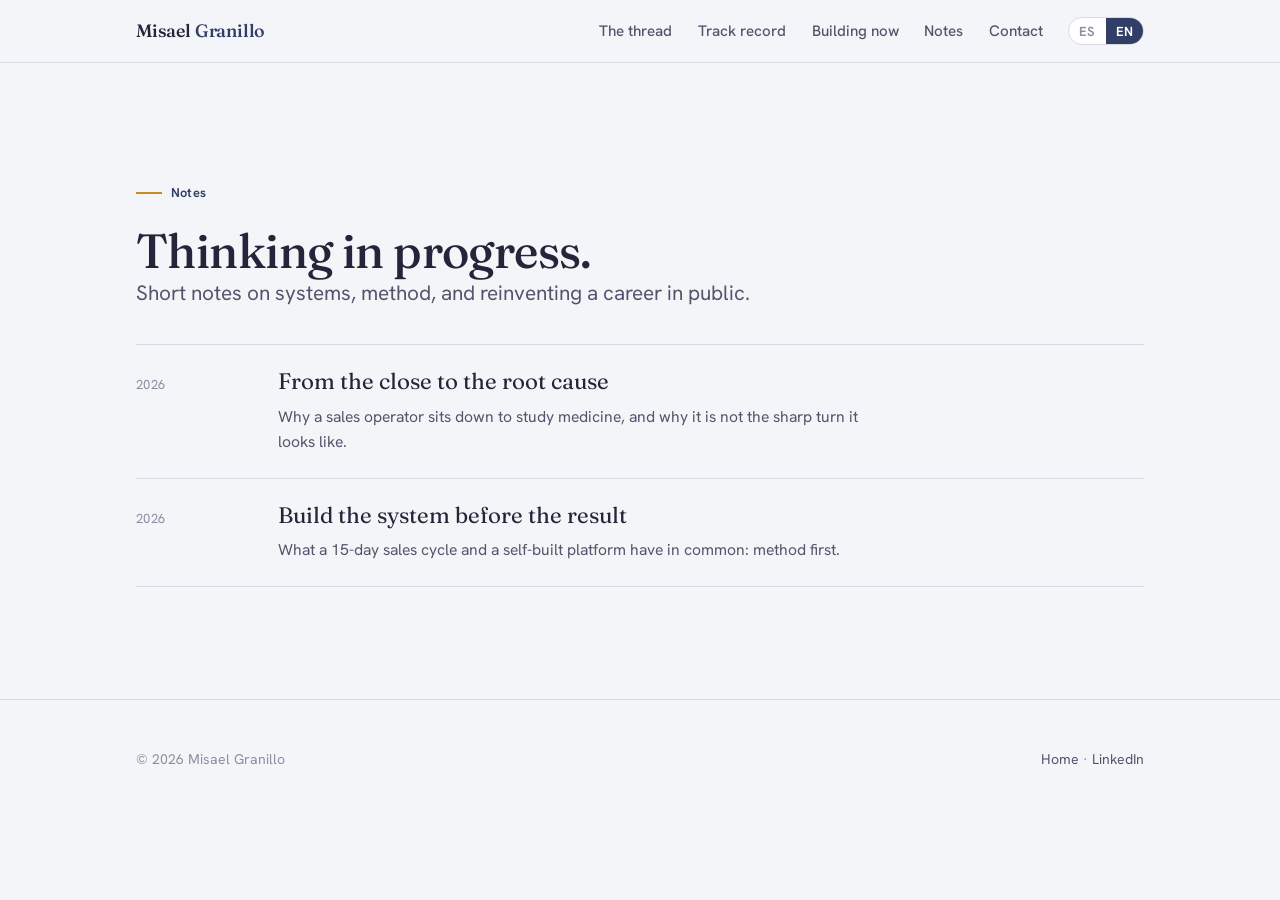
==== notas/index.html @ 7994d3b4 "Reposición del sitio: operador que construye sistemas Reconstruye misaelgranillo.com alrededor del h" ====
<!doctype html>
<html lang="es" data-lang="es">
<head>
<meta charset="utf-8">
<meta name="viewport" content="width=device-width, initial-scale=1">
<title data-title-es="Notas - Misael Granillo" data-title-en="Notes - Misael Granillo">Notas - Misael Granillo</title>
<meta name="description" content="Notas de Misael Granillo: pensamiento en curso sobre sistemas, reinvención y el paso de las ventas al software y la medicina.">
<link rel="canonical" href="https://misaelgranillo.com/notas/">
<meta property="og:type" content="website">
<meta property="og:site_name" content="Misael Granillo">
<meta property="og:title" content="Notas - Misael Granillo">
<meta property="og:description" content="Pensamiento en curso sobre sistemas, reinvención y el paso de las ventas al software y la medicina.">
<meta property="og:url" content="https://misaelgranillo.com/notas/">
<meta name="theme-color" content="#313e66">
<link rel="icon" href="/assets/img/favicon.svg" type="image/svg+xml">
<link rel="preconnect" href="https://fonts.googleapis.com">
<link rel="preconnect" href="https://fonts.gstatic.com" crossorigin>
<link href="https://fonts.googleapis.com/css2?family=Fraunces:ital,opsz,wght@0,9..144,380..560;1,9..144,380..520&family=Hanken+Grotesk:wght@400;500;600;700&display=swap" rel="stylesheet">
<link rel="stylesheet" href="/assets/css/styles.css">
</head>
<body>

<header class="topbar">
  <div class="wrap">
    <a class="brand" href="/">Misael <span>Granillo</span></a>
    <nav class="nav" aria-label="Principal">
      <div class="nav-links" data-open="false">
        <a href="/#hilo"><span class="es">El hilo</span><span class="en">The thread</span></a>
        <a href="/#trayectoria"><span class="es">Trayectoria</span><span class="en">Track record</span></a>
        <a href="/#ahora"><span class="es">Construyendo hoy</span><span class="en">Building now</span></a>
        <a href="/notas/"><span class="es">Notas</span><span class="en">Notes</span></a>
        <a href="/#contacto"><span class="es">Contacto</span><span class="en">Contact</span></a>
      </div>
      <div class="lang" role="group" aria-label="Idioma / Language">
        <button type="button" data-set="es" aria-label="Español">ES</button>
        <button type="button" data-set="en" aria-label="English">EN</button>
      </div>
      <button class="menu-btn" type="button" aria-label="Menú"><span></span></button>
    </nav>
  </div>
</header>

<main>
  <section class="section">
    <div class="wrap">
      <p class="section-label"><span class="es">Notas</span><span class="en">Notes</span></p>
      <h2>
        <span class="es">Pensamiento en curso.</span>
        <span class="en">Thinking in progress.</span>
      </h2>
      <p class="lede">
        <span class="es">Notas breves sobre sistemas, método y la reinvención de una carrera en público.</span>
        <span class="en">Short notes on systems, method, and reinventing a career in public.</span>
      </p>

      <ul class="note-list">
        <li>
          <a href="/notas/del-cierre-a-la-causa-raiz/">
            <span class="date">2026</span>
            <span>
              <span class="n-title"><span class="es">Del cierre a la causa raíz</span><span class="en">From the close to the root cause</span></span>
              <span class="n-sum"><span class="es">Por qué un operador de ventas se sienta a estudiar medicina, y por qué no es un giro tan brusco como parece.</span><span class="en">Why a sales operator sits down to study medicine, and why it is not the sharp turn it looks like.</span></span>
            </span>
          </a>
        </li>
        <li>
          <a href="/notas/construir-el-sistema/">
            <span class="date">2026</span>
            <span>
              <span class="n-title"><span class="es">Construir el sistema antes que el resultado</span><span class="en">Build the system before the result</span></span>
              <span class="n-sum"><span class="es">Lo que un ciclo de venta de 15 días y una plataforma propia tienen en común: el método primero.</span><span class="en">What a 15-day sales cycle and a self-built platform have in common: method first.</span></span>
            </span>
          </a>
        </li>
      </ul>
    </div>
  </section>
</main>

<footer class="foot">
  <div class="wrap">
    <span>© <span id="yr">2026</span> Misael Granillo</span>
    <span><a href="/"><span class="es">Inicio</span><span class="en">Home</span></a> · <a href="https://www.linkedin.com/in/misaelgranillo" rel="me noopener" target="_blank">LinkedIn</a></span>
  </div>
</footer>

<script src="/assets/js/site.js" defer></script>
<script>document.getElementById("yr").textContent = new Date().getFullYear();</script>
</body>
</html>
---- assets/css/styles.css ----
/* ============================================================
   Misael Granillo — misaelgranillo.com
   Design system
   Palette anchored on deep indigo (#313E66) with an airport
   departure-board amber accent. Two families: Fraunces (display
   serif, high contrast) and Hanken Grotesk (sans, body/UI).
   ============================================================ */

:root {
  /* Indigo family */
  --indigo:        #313E66;
  --indigo-700:    #2a3557;
  --indigo-900:    #1e2540;   /* board background */
  --indigo-950:    #161b31;

  /* Ink + paper (indigo-biased neutrals, chosen as a family) */
  --ink:           #23263a;
  --ink-soft:      #51566c;
  --ink-faint:     #8990a4;
  --paper:         #f4f5f8;
  --paper-2:       #eceef3;
  --line:          #d7dae3;

  /* Aviation amber accent (interactive) */
  --amber:         #c98a1f;
  --amber-bright:  #e3a63a;
  --amber-ink:     #8a5d10;

  /* Board glyph colors */
  --flap:          #0e1326;
  --flap-edge:     #232a46;
  --flap-ink:      #f0c667;

  --maxw:          1120px;
  --gutter:        clamp(18px, 5vw, 56px);

  --serif: "Fraunces", Georgia, "Times New Roman", serif;
  --sans:  "Hanken Grotesk", system-ui, -apple-system, Segoe UI, Roboto, sans-serif;
}

*, *::before, *::after { box-sizing: border-box; }

html { -webkit-text-size-adjust: 100%; scroll-behavior: smooth; }
@media (prefers-reduced-motion: reduce) {
  html { scroll-behavior: auto; }
  * { animation-duration: .001ms !important; transition-duration: .001ms !important; }
}

body {
  margin: 0;
  background: var(--paper);
  color: var(--ink);
  font-family: var(--sans);
  font-size: 1.0625rem;
  line-height: 1.6;
  font-feature-settings: "ss01";
  -webkit-font-smoothing: antialiased;
  text-rendering: optimizeLegibility;
}

/* ---- Language toggle visibility ---- */
[data-lang="es"] .en { display: none; }
[data-lang="en"] .es { display: none; }
/* inline variants keep flow */
span.es, span.en, a.es, a.en, em.es, em.en, strong.es, strong.en { display: inline; }
[data-lang="es"] span.en, [data-lang="es"] a.en, [data-lang="es"] em.en, [data-lang="es"] strong.en { display: none; }
[data-lang="en"] span.es, [data-lang="en"] a.es, [data-lang="en"] em.es, [data-lang="en"] strong.es { display: none; }

/* ---- Layout ---- */
.wrap { max-width: var(--maxw); margin-inline: auto; padding-inline: var(--gutter); }
.section { padding-block: clamp(56px, 9vw, 112px); }
.section + .section { border-top: 1px solid var(--line); }

/* ---- Typography ---- */
h1, h2, h3 { font-family: var(--serif); font-weight: 460; line-height: 1.04; letter-spacing: -0.012em; color: var(--ink); margin: 0; }
h2 { font-size: clamp(1.9rem, 4.2vw, 3rem); font-weight: 480; }
h3 { font-size: clamp(1.25rem, 2.4vw, 1.6rem); line-height: 1.12; }
p { margin: 0 0 1.1em; max-width: 64ch; }
a { color: inherit; }

.section-label {
  font-family: var(--sans);
  font-size: .8rem;
  font-weight: 650;
  letter-spacing: .02em;
  color: var(--indigo);
  display: inline-flex;
  align-items: center;
  gap: .55rem;
  margin: 0 0 1.4rem;
}
.section-label::before {
  content: "";
  width: 26px; height: 2px;
  background: var(--amber);
  display: inline-block;
}
.lede { font-size: clamp(1.1rem, 1.7vw, 1.3rem); color: var(--ink-soft); max-width: 58ch; }

/* ============================================================
   Top bar
   ============================================================ */
.topbar {
  position: sticky; top: 0; z-index: 50;
  background: color-mix(in srgb, var(--paper) 86%, transparent);
  backdrop-filter: saturate(1.4) blur(10px);
  border-bottom: 1px solid var(--line);
}
.topbar .wrap { display: flex; align-items: center; justify-content: space-between; min-height: 62px; gap: 1rem; }
.brand {
  font-family: var(--serif);
  font-weight: 540;
  font-size: 1.12rem;
  letter-spacing: -0.01em;
  text-decoration: none;
  color: var(--ink);
  white-space: nowrap;
}
.brand span { color: var(--indigo); }
.nav { display: flex; align-items: center; gap: clamp(.9rem, 2vw, 1.8rem); }
.nav a { text-decoration: none; color: var(--ink-soft); font-size: .95rem; font-weight: 500; transition: color .15s; }
.nav a:hover { color: var(--indigo); }

.lang {
  display: inline-flex; border: 1px solid var(--line); border-radius: 999px;
  overflow: hidden; background: #fff;
}
.lang button {
  appearance: none; border: 0; background: transparent; cursor: pointer;
  font-family: var(--sans); font-size: .82rem; font-weight: 650; letter-spacing: .02em;
  padding: .3rem .62rem; color: var(--ink-faint);
}
[data-lang="es"] .lang button[data-set="es"],
[data-lang="en"] .lang button[data-set="en"] { background: var(--indigo); color: #fff; }

.nav-links { display: flex; align-items: center; gap: clamp(.9rem, 2vw, 1.8rem); }
.menu-btn { display: none; }

@media (max-width: 760px) {
  .nav-links {
    position: absolute; top: 62px; left: 0; right: 0;
    flex-direction: column; align-items: flex-start; gap: 0;
    background: var(--paper); border-bottom: 1px solid var(--line);
    padding: .4rem var(--gutter) 1rem;
    max-height: 0; overflow: hidden; transition: max-height .25s ease;
  }
  .nav-links[data-open="true"] { max-height: 320px; }
  .nav-links a { padding: .6rem 0; width: 100%; border-bottom: 1px solid var(--line); }
  .menu-btn {
    display: inline-flex; align-items: center; justify-content: center;
    width: 40px; height: 36px; border: 1px solid var(--line); border-radius: 8px;
    background: #fff; cursor: pointer;
  }
  .menu-btn span, .menu-btn span::before, .menu-btn span::after {
    content: ""; display: block; width: 18px; height: 2px; background: var(--ink); position: relative;
  }
  .menu-btn span::before { position: absolute; top: -6px; }
  .menu-btn span::after  { position: absolute; top: 6px; }
}

/* ============================================================
   Hero
   ============================================================ */
.hero { padding-block: clamp(64px, 11vw, 150px) clamp(44px, 7vw, 86px); }
.hero .kicker {
  font-size: .9rem; font-weight: 600; letter-spacing: .01em; color: var(--indigo);
  margin: 0 0 1.5rem;
}
.hero h1 {
  font-size: clamp(2.35rem, 6.4vw, 5rem);
  line-height: 1.015;
  font-weight: 420;
  letter-spacing: -0.02em;
  max-width: 17ch;
  margin: 0 0 1.6rem;
}
.hero h1 em { font-style: italic; color: var(--indigo); }
.hero .sub { font-size: clamp(1.08rem, 1.9vw, 1.4rem); color: var(--ink-soft); max-width: 48ch; line-height: 1.5; }

.cred {
  margin-top: clamp(2.4rem, 5vw, 3.6rem);
  padding-top: 1.4rem;
  border-top: 1px solid var(--line);
}
.cred .cred-note { font-size: .78rem; letter-spacing: .04em; text-transform: uppercase; color: var(--ink-faint); margin: 0 0 .7rem; }
.cred ul { list-style: none; display: flex; flex-wrap: wrap; gap: .5rem 1.6rem; margin: 0; padding: 0; }
.cred li { font-size: .95rem; font-weight: 550; color: var(--ink); opacity: .85; }

/* ============================================================
   The thread — three domains
   ============================================================ */
.thread-grid { display: grid; gap: clamp(1.5rem, 3vw, 2.6rem); grid-template-columns: repeat(3, 1fr); margin-top: 2.6rem; }
@media (max-width: 820px) { .thread-grid { grid-template-columns: 1fr; } }
.domain { }
.domain .dom-k { font-family: var(--serif); font-size: 2.4rem; font-weight: 420; color: var(--indigo); line-height: 1; }
.domain h3 { margin: .7rem 0 .5rem; }
.domain p { color: var(--ink-soft); font-size: .98rem; margin: 0; }
.domain .state { display: inline-block; margin-top: .8rem; font-size: .76rem; font-weight: 650; letter-spacing: .06em; text-transform: uppercase; color: var(--amber-ink); }
.domain .state.now { color: var(--amber-ink); }
.domain .state.past { color: var(--ink-faint); }

/* ============================================================
   Departure board (metrics) — the one bold moment
   ============================================================ */
.board {
  background: var(--indigo-950);
  color: #e9ecf6;
  border-radius: 14px;
  padding: clamp(1.4rem, 3vw, 2.4rem);
  box-shadow: 0 24px 60px -30px rgba(22,27,49,.6);
}
.board-head {
  display: flex; align-items: center; gap: .7rem; justify-content: space-between;
  border-bottom: 1px solid rgba(255,255,255,.09); padding-bottom: .9rem; margin-bottom: 1.2rem;
  flex-wrap: wrap;
}
.board-head .bh-l { display: inline-flex; align-items: center; gap: .6rem; font-size: .82rem; letter-spacing: .14em; text-transform: uppercase; color: var(--flap-ink); font-weight: 650; }
.board-head .dot { width: 8px; height: 8px; border-radius: 50%; background: var(--flap-ink); box-shadow: 0 0 10px var(--flap-ink); }
.board-head .bh-r { font-size: .74rem; letter-spacing: .1em; text-transform: uppercase; color: rgba(255,255,255,.4); }

.board-rows { display: grid; gap: .55rem; }
.flaprow {
  display: grid; grid-template-columns: 1fr auto; align-items: baseline; gap: 1rem;
  padding: .3rem 0;
}
.flaprow .lbl { font-size: .82rem; letter-spacing: .04em; color: rgba(233,236,246,.72); text-transform: uppercase; }
.flaprow .val {
  font-variant-numeric: tabular-nums; font-feature-settings: "tnum" 1;
  font-weight: 700; font-size: clamp(1.05rem, 2.2vw, 1.35rem); letter-spacing: .02em;
  color: var(--flap-ink);
  display: inline-flex; gap: 3px;
}
.flaprow .val .ch {
  display: inline-grid; place-items: center;
  min-width: 1.05em; padding: .12em .14em;
  background: linear-gradient(var(--flap) 0 49%, #0a0e1e 51% 100%);
  border: 1px solid var(--flap-edge);
  border-radius: 3px;
  position: relative;
}
.flaprow .val .ch::after {
  content: ""; position: absolute; left: 0; right: 0; top: 50%; height: 1px;
  background: rgba(0,0,0,.6);
}
.flaprow .val .sep { background: none; border: 0; min-width: auto; color: rgba(240,198,103,.55); }

/* ============================================================
   Timeline — Act I arc (a real sequence, so dated markers earn it)
   ============================================================ */
.arc { position: relative; margin-top: 2.6rem; }
.arc::before {
  content: ""; position: absolute; left: 7px; top: 6px; bottom: 6px; width: 2px;
  background: linear-gradient(var(--line), var(--amber) 60%, var(--line));
}
.arc-item { position: relative; padding: 0 0 2.2rem 2.4rem; }
.arc-item:last-child { padding-bottom: 0; }
.arc-item::before {
  content: ""; position: absolute; left: 0; top: .35em;
  width: 16px; height: 16px; border-radius: 50%;
  background: var(--paper); border: 2px solid var(--indigo);
}
.arc-item.accent::before { border-color: var(--amber); background: var(--amber); }
.arc-when { font-variant-numeric: tabular-nums; font-size: .82rem; font-weight: 650; letter-spacing: .06em; color: var(--indigo); text-transform: uppercase; }
.arc-role { font-family: var(--serif); font-size: 1.3rem; margin: .25rem 0 .35rem; }
.arc-item p { color: var(--ink-soft); font-size: .98rem; margin: 0; max-width: 62ch; }
.foundation { background: #fff; border: 1px solid var(--line); border-radius: 12px; padding: clamp(1.3rem,3vw,2rem); margin-top: 2.4rem; }
.foundation h3 { margin-bottom: .8rem; }
.foundation p { color: var(--ink-soft); font-size: 1rem; }
.foundation p:last-child { margin-bottom: 0; }

/* ============================================================
   Track record — grouped by org/role
   ============================================================ */
.tr-group { margin-top: 2.4rem; }
.tr-group:first-of-type { margin-top: 2.6rem; }
.tr-head { display: flex; align-items: baseline; gap: .8rem; flex-wrap: wrap; margin-bottom: 1rem; }
.tr-head h3 { font-size: 1.35rem; }
.tr-head .role { font-size: .8rem; font-weight: 650; letter-spacing: .05em; text-transform: uppercase; color: var(--amber-ink); }
.tr-list { list-style: none; margin: 0; padding: 0; display: grid; gap: .1rem; }
.tr-list li {
  display: grid; grid-template-columns: minmax(140px, 220px) 1fr; gap: 1rem 1.4rem;
  padding: .85rem 0; border-top: 1px solid var(--line); align-items: baseline;
}
.tr-list li .name { font-weight: 600; color: var(--ink); }
.tr-list li .where { display: block; font-size: .8rem; color: var(--ink-faint); font-weight: 500; margin-top: .1rem; }
.tr-list li .pos { color: var(--ink-soft); font-size: .96rem; max-width: 60ch; }
@media (max-width: 620px) { .tr-list li { grid-template-columns: 1fr; gap: .25rem; } }

/* ============================================================
   Act II — building now (the heart)
   ============================================================ */
.now-grid { display: grid; grid-template-columns: 1.1fr .9fr; gap: clamp(1.2rem, 2.6vw, 2rem); margin-top: 2.6rem; align-items: start; }
@media (max-width: 860px) { .now-grid { grid-template-columns: 1fr; } }
.panel { background: #fff; border: 1px solid var(--line); border-radius: 12px; padding: clamp(1.3rem, 2.6vw, 1.9rem); }
.panel.feature { background: var(--indigo-900); color: #eef0f8; border-color: var(--indigo-900); }
.panel.feature h3 { color: #fff; }
.panel.feature .tag { color: var(--flap-ink); }
.panel h3 { margin-bottom: .55rem; }
.panel .tag { font-size: .74rem; font-weight: 650; letter-spacing: .08em; text-transform: uppercase; color: var(--indigo); display: block; margin-bottom: .7rem; }
.panel p { font-size: .98rem; margin: 0; }
.panel.feature p { color: rgba(238,240,248,.82); }

.infra-list { list-style: none; margin: 1rem 0 0; padding: 0; display: grid; gap: .7rem; }
.infra-list li { display: grid; grid-template-columns: auto 1fr; gap: .7rem; align-items: baseline; font-size: .96rem; }
.infra-list li .host { font-weight: 600; font-variant-numeric: tabular-nums; }
.infra-list li .desc { color: var(--ink-soft); }
.panel.feature .infra-list li .desc { color: rgba(238,240,248,.72); }
.pending {
  display: inline-block; font-size: .68rem; font-weight: 700; letter-spacing: .06em; text-transform: uppercase;
  color: var(--amber-ink); background: color-mix(in srgb, var(--amber) 16%, transparent);
  border-radius: 4px; padding: .1rem .4rem; margin-left: .3rem; vertical-align: middle;
}
.panel.feature .pending { color: var(--flap-ink); background: rgba(240,198,103,.14); }

/* ============================================================
   Capabilities — quiet
   ============================================================ */
.caps { display: grid; grid-template-columns: repeat(2, 1fr); gap: 1.6rem 2.6rem; margin-top: 2.4rem; }
@media (max-width: 680px) { .caps { grid-template-columns: 1fr; } }
.cap h3 { font-size: 1.12rem; font-family: var(--sans); font-weight: 650; letter-spacing: -.01em; }
.cap p { font-size: .96rem; color: var(--ink-soft); margin: .35rem 0 0; }
.caps-foot { margin-top: 2rem; font-size: .92rem; color: var(--ink-faint); }

/* ============================================================
   Notes teaser + listing
   ============================================================ */
.note-list { list-style: none; margin: 2.2rem 0 0; padding: 0; }
.note-list li { border-top: 1px solid var(--line); }
.note-list li:last-child { border-bottom: 1px solid var(--line); }
.note-list a {
  display: grid; grid-template-columns: 120px 1fr; gap: 1.4rem;
  text-decoration: none; padding: 1.5rem 0; align-items: baseline; transition: background .15s;
}
.note-list a:hover { background: var(--paper-2); }
.note-list .date { font-variant-numeric: tabular-nums; font-size: .82rem; color: var(--ink-faint); letter-spacing: .03em; }
.note-list .n-title { font-family: var(--serif); font-size: 1.4rem; color: var(--ink); line-height: 1.15; }
.note-list .n-sum { display: block; margin-top: .4rem; color: var(--ink-soft); font-size: .98rem; font-family: var(--sans); max-width: 68ch; }
@media (max-width: 620px) { .note-list a { grid-template-columns: 1fr; gap: .3rem; } }

/* ============================================================
   Contact
   ============================================================ */
.contact-row { display: flex; flex-wrap: wrap; gap: 1rem 2.4rem; margin-top: 1.8rem; align-items: baseline; }
.contact-row a {
  font-family: var(--serif); font-size: clamp(1.3rem, 3vw, 2rem); text-decoration: none; color: var(--ink);
  border-bottom: 2px solid var(--amber); padding-bottom: 2px; transition: color .15s;
}
.contact-row a:hover { color: var(--indigo); }

/* ============================================================
   Footer
   ============================================================ */
.foot { padding-block: 3rem; border-top: 1px solid var(--line); color: var(--ink-faint); font-size: .88rem; }
.foot .wrap { display: flex; flex-wrap: wrap; justify-content: space-between; gap: 1rem; }
.foot a { color: var(--ink-soft); text-decoration: none; }
.foot a:hover { color: var(--indigo); }

/* ============================================================
   Article (notes) typography
   ============================================================ */
.article { padding-block: clamp(40px, 7vw, 80px); }
.article .back { display: inline-block; font-size: .9rem; color: var(--indigo); text-decoration: none; margin-bottom: 1.6rem; font-weight: 550; }
.article .back:hover { color: var(--amber-ink); }
.article .meta { font-variant-numeric: tabular-nums; font-size: .84rem; color: var(--ink-faint); letter-spacing: .04em; text-transform: uppercase; margin-bottom: 1rem; }
.article h1 { font-family: var(--serif); font-size: clamp(2rem, 5vw, 3.2rem); font-weight: 440; line-height: 1.06; letter-spacing: -.02em; max-width: 20ch; margin: 0 0 1.4rem; }
.prose { max-width: 68ch; }
.prose p { font-size: 1.08rem; line-height: 1.68; color: #2c3042; margin: 0 0 1.3em; }
.prose h2 { font-size: clamp(1.4rem, 3vw, 1.9rem); margin: 2.2rem 0 .8rem; }
.prose h3 { font-family: var(--sans); font-weight: 650; font-size: 1.15rem; margin: 1.8rem 0 .5rem; }
.prose blockquote { margin: 1.6rem 0; padding-left: 1.3rem; border-left: 3px solid var(--amber); color: var(--ink-soft); font-style: italic; }
.prose ul { padding-left: 1.2rem; }
.prose li { margin: .4rem 0; }
.prose a { color: var(--indigo); text-underline-offset: 3px; }

::selection { background: color-mix(in srgb, var(--amber) 36%, transparent); }
:focus-visible { outline: 2px solid var(--indigo); outline-offset: 2px; border-radius: 2px; }
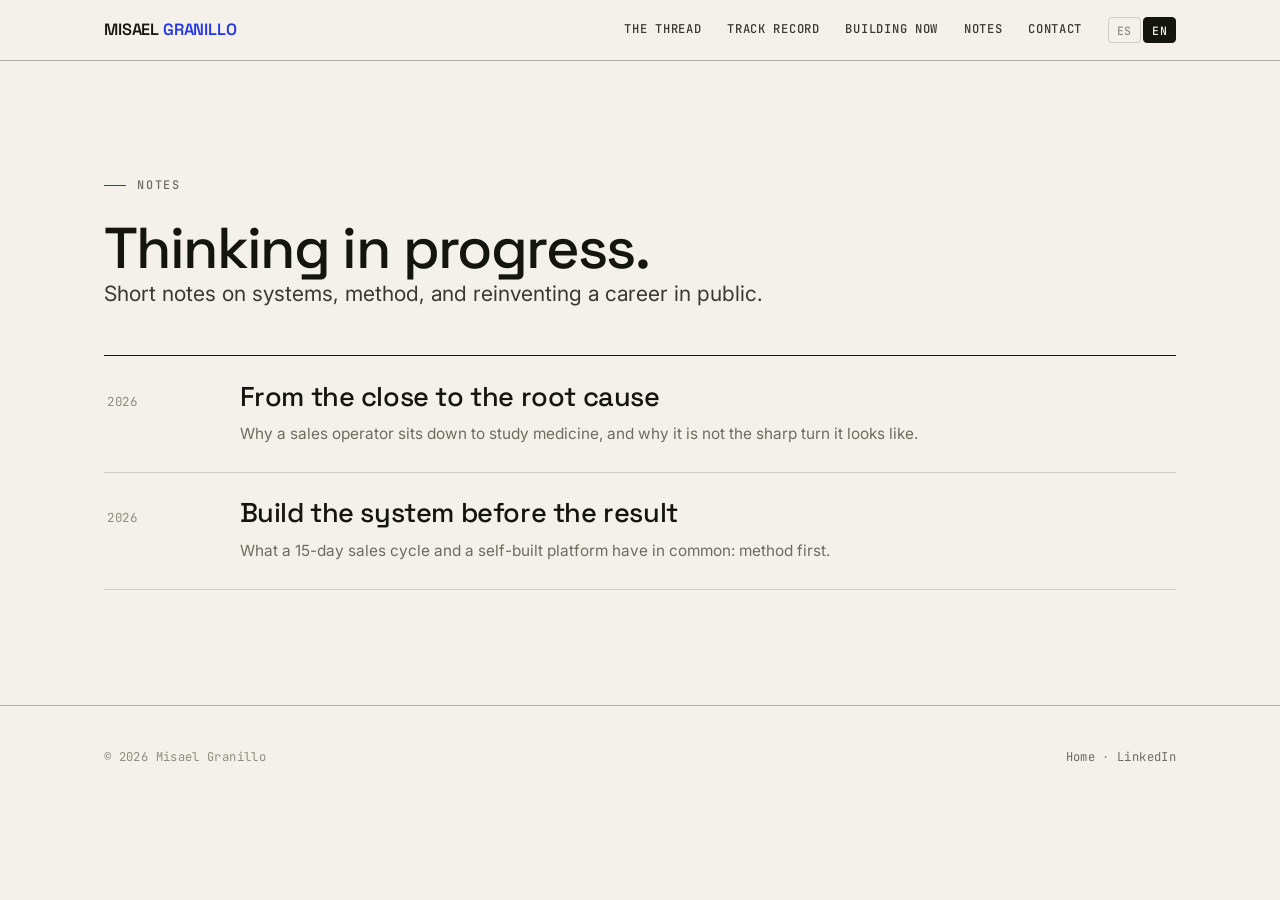
==== commit 3776b992: "Redesign: "SYSTEM / INDEX" — Swiss editorial brutalism Full visual reconception (content unchanged)." ====
--- a/notas/index.html
+++ b/notas/index.html
@@ -11,11 +11,11 @@
 <meta property="og:title" content="Notas - Misael Granillo">
 <meta property="og:description" content="Pensamiento en curso sobre sistemas, reinvención y el paso de las ventas al software y la medicina.">
 <meta property="og:url" content="https://misaelgranillo.com/notas/">
-<meta name="theme-color" content="#313e66">
+<meta name="theme-color" content="#f3f1ea">
 <link rel="icon" href="/assets/img/favicon.svg" type="image/svg+xml">
 <link rel="preconnect" href="https://fonts.googleapis.com">
 <link rel="preconnect" href="https://fonts.gstatic.com" crossorigin>
-<link href="https://fonts.googleapis.com/css2?family=Fraunces:ital,opsz,wght@0,9..144,380..560;1,9..144,380..520&family=Hanken+Grotesk:wght@400;500;600;700&display=swap" rel="stylesheet">
+<link href="https://fonts.googleapis.com/css2?family=Space+Grotesk:wght@400;500;600;700&family=Inter:wght@400;500;600&family=JetBrains+Mono:wght@400;500;600&display=swap" rel="stylesheet">
 <link rel="stylesheet" href="/assets/css/styles.css">
 </head>
 <body>
--- a/assets/css/styles.css
+++ b/assets/css/styles.css
@@ -1,41 +1,41 @@
 /* ============================================================
    Misael Granillo — misaelgranillo.com
-   Design system
-   Palette anchored on deep indigo (#313E66) with an airport
-   departure-board amber accent. Two families: Fraunces (display
-   serif, high contrast) and Hanken Grotesk (sans, body/UI).
+   Concept: SYSTEM / INDEX — Swiss editorial brutalism.
+   Oversized grotesk display, monospaced metadata, strict
+   hairline grid, warm paper + near-black ink + one cobalt accent.
+   Type: Space Grotesk (display) · Inter (body) · JetBrains Mono (data)
    ============================================================ */
 
 :root {
-  /* Indigo family */
-  --indigo:        #313E66;
-  --indigo-700:    #2a3557;
-  --indigo-900:    #1e2540;   /* board background */
-  --indigo-950:    #161b31;
-
-  /* Ink + paper (indigo-biased neutrals, chosen as a family) */
-  --ink:           #23263a;
-  --ink-soft:      #51566c;
-  --ink-faint:     #8990a4;
-  --paper:         #f4f5f8;
-  --paper-2:       #eceef3;
-  --line:          #d7dae3;
-
-  /* Aviation amber accent (interactive) */
-  --amber:         #c98a1f;
-  --amber-bright:  #e3a63a;
-  --amber-ink:     #8a5d10;
-
-  /* Board glyph colors */
-  --flap:          #0e1326;
-  --flap-edge:     #232a46;
-  --flap-ink:      #f0c667;
-
-  --maxw:          1120px;
-  --gutter:        clamp(18px, 5vw, 56px);
-
-  --serif: "Fraunces", Georgia, "Times New Roman", serif;
-  --sans:  "Hanken Grotesk", system-ui, -apple-system, Segoe UI, Roboto, sans-serif;
+  /* paper + ink (warm, near-monochrome) */
+  --paper:      #f3f1ea;
+  --paper-2:    #eceae1;   /* hover / fills */
+  --paper-3:    #e4e1d6;
+  --ink:        #15150f;   /* near-black, warm */
+  --ink-2:      #3a392f;
+  --muted:      #6e6c5f;
+  --faint:      #908d7e;
+
+  /* hairlines */
+  --line:       rgba(21,21,15,.16);
+  --line-2:     rgba(21,21,15,.30);
+
+  /* single accent: electric cobalt */
+  --accent:     #2436e6;
+  --accent-ink: #1b29b0;   /* small-text safe on paper */
+  --accent-soft:rgba(36,54,230,.10);
+
+  /* inverted block */
+  --night:      #141410;
+  --night-ink:  #efede4;
+  --night-mut:  rgba(239,237,228,.62);
+
+  --maxw:   1200px;
+  --gutter: clamp(18px, 5vw, 64px);
+
+  --disp: "Space Grotesk", system-ui, sans-serif;
+  --sans: "Inter", system-ui, -apple-system, Segoe UI, Roboto, sans-serif;
+  --mono: "JetBrains Mono", ui-monospace, SFMono-Regular, Menlo, monospace;
 }
 
 *, *::before, *::after { box-sizing: border-box; }
@@ -53,324 +53,381 @@
   font-family: var(--sans);
   font-size: 1.0625rem;
   line-height: 1.6;
-  font-feature-settings: "ss01";
   -webkit-font-smoothing: antialiased;
   text-rendering: optimizeLegibility;
 }
 
-/* ---- Language toggle visibility ---- */
+/* ---- Language toggle visibility (preserve mechanism) ---- */
 [data-lang="es"] .en { display: none; }
 [data-lang="en"] .es { display: none; }
-/* inline variants keep flow */
-span.es, span.en, a.es, a.en, em.es, em.en, strong.es, strong.en { display: inline; }
-[data-lang="es"] span.en, [data-lang="es"] a.en, [data-lang="es"] em.en, [data-lang="es"] strong.en { display: none; }
-[data-lang="en"] span.es, [data-lang="en"] a.es, [data-lang="en"] em.es, [data-lang="en"] strong.es { display: none; }
+span.es, span.en, a.es, a.en, em.es, em.en, strong.es, strong.en, i.es, i.en { display: inline; }
+[data-lang="es"] span.en, [data-lang="es"] a.en, [data-lang="es"] em.en, [data-lang="es"] strong.en, [data-lang="es"] i.en { display: none; }
+[data-lang="en"] span.es, [data-lang="en"] a.es, [data-lang="en"] em.es, [data-lang="en"] strong.es, [data-lang="en"] i.es { display: none; }
 
 /* ---- Layout ---- */
 .wrap { max-width: var(--maxw); margin-inline: auto; padding-inline: var(--gutter); }
-.section { padding-block: clamp(56px, 9vw, 112px); }
+.section { padding-block: clamp(60px, 9vw, 120px); position: relative; }
 .section + .section { border-top: 1px solid var(--line); }
 
-/* ---- Typography ---- */
-h1, h2, h3 { font-family: var(--serif); font-weight: 460; line-height: 1.04; letter-spacing: -0.012em; color: var(--ink); margin: 0; }
-h2 { font-size: clamp(1.9rem, 4.2vw, 3rem); font-weight: 480; }
-h3 { font-size: clamp(1.25rem, 2.4vw, 1.6rem); line-height: 1.12; }
-p { margin: 0 0 1.1em; max-width: 64ch; }
+/* ---- Type base ---- */
+h1, h2, h3 { font-family: var(--disp); font-weight: 500; line-height: 1.03; letter-spacing: -0.02em; color: var(--ink); margin: 0; }
+h2 { font-size: clamp(2rem, 5vw, 3.6rem); font-weight: 500; letter-spacing: -0.028em; max-width: 18ch; }
+h3 { font-size: clamp(1.25rem, 2.3vw, 1.6rem); font-weight: 500; line-height: 1.1; }
+p { margin: 0 0 1.1em; max-width: 66ch; }
 a { color: inherit; }
-
+em { font-style: italic; }
+
+/* mono section label with running index (homepage) */
 .section-label {
-  font-family: var(--sans);
-  font-size: .8rem;
-  font-weight: 650;
-  letter-spacing: .02em;
-  color: var(--indigo);
-  display: inline-flex;
+  font-family: var(--mono);
+  font-size: .74rem;
+  font-weight: 500;
+  letter-spacing: .14em;
+  text-transform: uppercase;
+  color: var(--muted);
+  display: flex;
   align-items: center;
-  gap: .55rem;
-  margin: 0 0 1.4rem;
+  gap: .7rem;
+  margin: 0 0 1.5rem;
 }
 .section-label::before {
   content: "";
-  width: 26px; height: 2px;
-  background: var(--amber);
-  display: inline-block;
-}
-.lede { font-size: clamp(1.1rem, 1.7vw, 1.3rem); color: var(--ink-soft); max-width: 58ch; }
+  width: 22px; height: 0;
+  border-top: 1.5px solid var(--accent);
+}
+.home main { counter-reset: sec; }
+.home .section-label { counter-increment: sec; }
+.home .section-label::after {
+  content: counter(sec, decimal-leading-zero);
+  margin-left: auto;
+  color: var(--faint);
+  letter-spacing: .1em;
+}
+
+.lede { font-size: clamp(1.1rem, 1.7vw, 1.32rem); color: var(--ink-2); max-width: 60ch; line-height: 1.5; }
 
 /* ============================================================
    Top bar
    ============================================================ */
 .topbar {
   position: sticky; top: 0; z-index: 50;
-  background: color-mix(in srgb, var(--paper) 86%, transparent);
-  backdrop-filter: saturate(1.4) blur(10px);
-  border-bottom: 1px solid var(--line);
-}
-.topbar .wrap { display: flex; align-items: center; justify-content: space-between; min-height: 62px; gap: 1rem; }
+  background: color-mix(in srgb, var(--paper) 85%, transparent);
+  backdrop-filter: saturate(1.3) blur(10px);
+  border-bottom: 1px solid var(--line-2);
+}
+.topbar .wrap { display: flex; align-items: center; justify-content: space-between; min-height: 60px; gap: 1rem; }
 .brand {
-  font-family: var(--serif);
-  font-weight: 540;
-  font-size: 1.12rem;
+  font-family: var(--disp);
+  font-weight: 600;
+  font-size: 1.02rem;
   letter-spacing: -0.01em;
+  text-transform: uppercase;
   text-decoration: none;
   color: var(--ink);
   white-space: nowrap;
 }
-.brand span { color: var(--indigo); }
-.nav { display: flex; align-items: center; gap: clamp(.9rem, 2vw, 1.8rem); }
-.nav a { text-decoration: none; color: var(--ink-soft); font-size: .95rem; font-weight: 500; transition: color .15s; }
-.nav a:hover { color: var(--indigo); }
-
-.lang {
-  display: inline-flex; border: 1px solid var(--line); border-radius: 999px;
-  overflow: hidden; background: #fff;
-}
+.brand span { color: var(--accent); }
+.nav { display: flex; align-items: center; gap: clamp(.9rem, 2vw, 1.7rem); }
+.nav-links { display: flex; align-items: center; gap: clamp(.9rem, 2vw, 1.7rem); }
+.nav a {
+  text-decoration: none; color: var(--ink-2);
+  font-family: var(--mono); font-size: .76rem; font-weight: 500;
+  letter-spacing: .06em; text-transform: uppercase; transition: color .15s;
+}
+.nav a:hover { color: var(--accent); }
+
+.lang { display: inline-flex; gap: .15rem; font-family: var(--mono); }
 .lang button {
-  appearance: none; border: 0; background: transparent; cursor: pointer;
-  font-family: var(--sans); font-size: .82rem; font-weight: 650; letter-spacing: .02em;
-  padding: .3rem .62rem; color: var(--ink-faint);
-}
+  appearance: none; border: 1px solid var(--line); background: transparent; cursor: pointer;
+  font-family: var(--mono); font-size: .72rem; font-weight: 500; letter-spacing: .04em;
+  padding: .26rem .5rem; color: var(--faint); border-radius: 4px; transition: all .15s;
+}
+.lang button:hover { color: var(--ink); border-color: var(--line-2); }
 [data-lang="es"] .lang button[data-set="es"],
-[data-lang="en"] .lang button[data-set="en"] { background: var(--indigo); color: #fff; }
-
-.nav-links { display: flex; align-items: center; gap: clamp(.9rem, 2vw, 1.8rem); }
+[data-lang="en"] .lang button[data-set="en"] { background: var(--ink); color: var(--paper); border-color: var(--ink); }
+
 .menu-btn { display: none; }
 
-@media (max-width: 760px) {
+@media (max-width: 820px) {
   .nav-links {
-    position: absolute; top: 62px; left: 0; right: 0;
+    position: absolute; top: 60px; left: 0; right: 0;
     flex-direction: column; align-items: flex-start; gap: 0;
-    background: var(--paper); border-bottom: 1px solid var(--line);
-    padding: .4rem var(--gutter) 1rem;
+    background: var(--paper); border-bottom: 1px solid var(--line-2);
+    padding: .3rem var(--gutter) 1rem;
     max-height: 0; overflow: hidden; transition: max-height .25s ease;
   }
-  .nav-links[data-open="true"] { max-height: 320px; }
-  .nav-links a { padding: .6rem 0; width: 100%; border-bottom: 1px solid var(--line); }
+  .nav-links[data-open="true"] { max-height: 360px; }
+  .nav-links a { padding: .75rem 0; width: 100%; border-bottom: 1px solid var(--line); font-size: .82rem; }
   .menu-btn {
     display: inline-flex; align-items: center; justify-content: center;
-    width: 40px; height: 36px; border: 1px solid var(--line); border-radius: 8px;
-    background: #fff; cursor: pointer;
+    width: 40px; height: 36px; border: 1px solid var(--line-2); border-radius: 6px;
+    background: transparent; cursor: pointer;
   }
   .menu-btn span, .menu-btn span::before, .menu-btn span::after {
-    content: ""; display: block; width: 18px; height: 2px; background: var(--ink); position: relative;
+    content: ""; display: block; width: 18px; height: 1.5px; background: var(--ink); position: relative;
   }
-  .menu-btn span::before { position: absolute; top: -6px; }
-  .menu-btn span::after  { position: absolute; top: 6px; }
+  .menu-btn span::before { position: absolute; top: -5px; }
+  .menu-btn span::after  { position: absolute; top: 5px; }
 }
 
 /* ============================================================
    Hero
    ============================================================ */
-.hero { padding-block: clamp(64px, 11vw, 150px) clamp(44px, 7vw, 86px); }
+.hero { padding-block: clamp(56px, 10vw, 128px) clamp(40px, 6vw, 80px); }
 .hero .kicker {
-  font-size: .9rem; font-weight: 600; letter-spacing: .01em; color: var(--indigo);
-  margin: 0 0 1.5rem;
-}
+  font-family: var(--mono); font-size: .76rem; font-weight: 500;
+  letter-spacing: .16em; text-transform: uppercase; color: var(--muted);
+  margin: 0 0 1.8rem; display: flex; align-items: center; gap: .7rem;
+}
+.hero .kicker::before { content: ""; width: 22px; border-top: 1.5px solid var(--accent); }
 .hero h1 {
-  font-size: clamp(2.35rem, 6.4vw, 5rem);
-  line-height: 1.015;
-  font-weight: 420;
-  letter-spacing: -0.02em;
-  max-width: 17ch;
-  margin: 0 0 1.6rem;
-}
-.hero h1 em { font-style: italic; color: var(--indigo); }
-.hero .sub { font-size: clamp(1.08rem, 1.9vw, 1.4rem); color: var(--ink-soft); max-width: 48ch; line-height: 1.5; }
-
-.cred {
-  margin-top: clamp(2.4rem, 5vw, 3.6rem);
-  padding-top: 1.4rem;
+  font-family: var(--disp);
+  font-size: clamp(2.7rem, 8.2vw, 6.6rem);
+  line-height: .98;
+  font-weight: 600;
+  letter-spacing: -0.035em;
+  max-width: 16ch;
+  margin: 0 0 1.8rem;
+  text-wrap: balance;
+}
+.hero h1 em { font-style: normal; color: var(--accent); }
+.hero .sub {
+  font-size: clamp(1.1rem, 1.9vw, 1.45rem); color: var(--ink-2);
+  max-width: 50ch; line-height: 1.5; font-weight: 400;
+}
+
+.cred { margin-top: clamp(2.6rem, 5vw, 4rem); padding-top: 1.3rem; border-top: 1px solid var(--line-2); }
+.cred .cred-note { font-family: var(--mono); font-size: .7rem; letter-spacing: .14em; text-transform: uppercase; color: var(--faint); margin: 0 0 .9rem; }
+.cred ul { list-style: none; display: flex; flex-wrap: wrap; gap: .5rem 0; margin: 0; padding: 0; }
+.cred li {
+  font-family: var(--mono); font-size: .82rem; font-weight: 500; color: var(--ink-2);
+  text-transform: uppercase; letter-spacing: .02em; padding: 0 1.1rem;
+  border-right: 1px solid var(--line); line-height: 1.1;
+}
+.cred li:first-child { padding-left: 0; }
+.cred li:last-child { border-right: 0; }
+
+/* ============================================================
+   The thread — three domains
+   ============================================================ */
+.thread-grid {
+  display: grid; grid-template-columns: repeat(3, 1fr);
+  margin-top: clamp(2.4rem, 4vw, 3.4rem);
+  border-top: 1px solid var(--line-2);
+}
+@media (max-width: 860px) { .thread-grid { grid-template-columns: 1fr; } }
+.domain {
+  padding: 1.8rem clamp(1.1rem, 2vw, 1.8rem) 1.8rem 0;
+  border-right: 1px solid var(--line);
+}
+.domain:last-child { border-right: 0; }
+@media (max-width: 860px) {
+  .domain { border-right: 0; border-bottom: 1px solid var(--line); padding: 1.6rem 0; }
+  .domain:last-child { border-bottom: 0; }
+}
+.domain .dom-k { font-family: var(--mono); font-size: .9rem; font-weight: 600; color: var(--accent); letter-spacing: .05em; }
+.domain h3 { margin: 1rem 0 .55rem; }
+.domain p { color: var(--muted); font-size: .97rem; margin: 0; }
+.domain .state {
+  display: inline-block; margin-top: 1rem; font-family: var(--mono);
+  font-size: .68rem; font-weight: 500; letter-spacing: .1em; text-transform: uppercase;
+  color: var(--muted); border: 1px solid var(--line-2); border-radius: 999px; padding: .2rem .6rem;
+}
+.domain .state.now { color: var(--accent-ink); border-color: color-mix(in srgb, var(--accent) 40%, transparent); background: var(--accent-soft); }
+
+/* ============================================================
+   Ledger (verified results) — brutalist framed data table
+   ============================================================ */
+.ledger { border: 1.5px solid var(--ink); background: var(--paper); }
+.ledger-head {
+  display: flex; align-items: center; justify-content: space-between; gap: .8rem; flex-wrap: wrap;
+  padding: .85rem clamp(1rem, 2vw, 1.5rem);
+  border-bottom: 1.5px solid var(--ink);
+  font-family: var(--mono); text-transform: uppercase;
+}
+.ledger-head .lh-l { display: inline-flex; align-items: center; gap: .55rem; font-size: .75rem; letter-spacing: .12em; font-weight: 600; color: var(--ink); }
+.ledger-head .dot { width: 7px; height: 7px; border-radius: 50%; background: var(--accent); }
+.ledger-head .lh-r { font-size: .68rem; letter-spacing: .12em; color: var(--faint); }
+.ledger-rows { display: grid; }
+.ledger-row {
+  display: grid; grid-template-columns: 1fr auto; align-items: center; gap: 1rem;
+  padding: .85rem clamp(1rem, 2vw, 1.5rem);
   border-top: 1px solid var(--line);
 }
-.cred .cred-note { font-size: .78rem; letter-spacing: .04em; text-transform: uppercase; color: var(--ink-faint); margin: 0 0 .7rem; }
-.cred ul { list-style: none; display: flex; flex-wrap: wrap; gap: .5rem 1.6rem; margin: 0; padding: 0; }
-.cred li { font-size: .95rem; font-weight: 550; color: var(--ink); opacity: .85; }
-
-/* ============================================================
-   The thread — three domains
-   ============================================================ */
-.thread-grid { display: grid; gap: clamp(1.5rem, 3vw, 2.6rem); grid-template-columns: repeat(3, 1fr); margin-top: 2.6rem; }
-@media (max-width: 820px) { .thread-grid { grid-template-columns: 1fr; } }
-.domain { }
-.domain .dom-k { font-family: var(--serif); font-size: 2.4rem; font-weight: 420; color: var(--indigo); line-height: 1; }
-.domain h3 { margin: .7rem 0 .5rem; }
-.domain p { color: var(--ink-soft); font-size: .98rem; margin: 0; }
-.domain .state { display: inline-block; margin-top: .8rem; font-size: .76rem; font-weight: 650; letter-spacing: .06em; text-transform: uppercase; color: var(--amber-ink); }
-.domain .state.now { color: var(--amber-ink); }
-.domain .state.past { color: var(--ink-faint); }
-
-/* ============================================================
-   Departure board (metrics) — the one bold moment
-   ============================================================ */
-.board {
-  background: var(--indigo-950);
-  color: #e9ecf6;
-  border-radius: 14px;
-  padding: clamp(1.4rem, 3vw, 2.4rem);
-  box-shadow: 0 24px 60px -30px rgba(22,27,49,.6);
-}
-.board-head {
-  display: flex; align-items: center; gap: .7rem; justify-content: space-between;
-  border-bottom: 1px solid rgba(255,255,255,.09); padding-bottom: .9rem; margin-bottom: 1.2rem;
-  flex-wrap: wrap;
-}
-.board-head .bh-l { display: inline-flex; align-items: center; gap: .6rem; font-size: .82rem; letter-spacing: .14em; text-transform: uppercase; color: var(--flap-ink); font-weight: 650; }
-.board-head .dot { width: 8px; height: 8px; border-radius: 50%; background: var(--flap-ink); box-shadow: 0 0 10px var(--flap-ink); }
-.board-head .bh-r { font-size: .74rem; letter-spacing: .1em; text-transform: uppercase; color: rgba(255,255,255,.4); }
-
-.board-rows { display: grid; gap: .55rem; }
-.flaprow {
-  display: grid; grid-template-columns: 1fr auto; align-items: baseline; gap: 1rem;
-  padding: .3rem 0;
-}
-.flaprow .lbl { font-size: .82rem; letter-spacing: .04em; color: rgba(233,236,246,.72); text-transform: uppercase; }
-.flaprow .val {
-  font-variant-numeric: tabular-nums; font-feature-settings: "tnum" 1;
-  font-weight: 700; font-size: clamp(1.05rem, 2.2vw, 1.35rem); letter-spacing: .02em;
-  color: var(--flap-ink);
-  display: inline-flex; gap: 3px;
-}
-.flaprow .val .ch {
-  display: inline-grid; place-items: center;
-  min-width: 1.05em; padding: .12em .14em;
-  background: linear-gradient(var(--flap) 0 49%, #0a0e1e 51% 100%);
-  border: 1px solid var(--flap-edge);
-  border-radius: 3px;
-  position: relative;
-}
-.flaprow .val .ch::after {
-  content: ""; position: absolute; left: 0; right: 0; top: 50%; height: 1px;
-  background: rgba(0,0,0,.6);
-}
-.flaprow .val .sep { background: none; border: 0; min-width: auto; color: rgba(240,198,103,.55); }
-
-/* ============================================================
-   Timeline — Act I arc (a real sequence, so dated markers earn it)
-   ============================================================ */
-.arc { position: relative; margin-top: 2.6rem; }
-.arc::before {
-  content: ""; position: absolute; left: 7px; top: 6px; bottom: 6px; width: 2px;
-  background: linear-gradient(var(--line), var(--amber) 60%, var(--line));
-}
-.arc-item { position: relative; padding: 0 0 2.2rem 2.4rem; }
-.arc-item:last-child { padding-bottom: 0; }
-.arc-item::before {
-  content: ""; position: absolute; left: 0; top: .35em;
-  width: 16px; height: 16px; border-radius: 50%;
-  background: var(--paper); border: 2px solid var(--indigo);
-}
-.arc-item.accent::before { border-color: var(--amber); background: var(--amber); }
-.arc-when { font-variant-numeric: tabular-nums; font-size: .82rem; font-weight: 650; letter-spacing: .06em; color: var(--indigo); text-transform: uppercase; }
-.arc-role { font-family: var(--serif); font-size: 1.3rem; margin: .25rem 0 .35rem; }
-.arc-item p { color: var(--ink-soft); font-size: .98rem; margin: 0; max-width: 62ch; }
-.foundation { background: #fff; border: 1px solid var(--line); border-radius: 12px; padding: clamp(1.3rem,3vw,2rem); margin-top: 2.4rem; }
-.foundation h3 { margin-bottom: .8rem; }
-.foundation p { color: var(--ink-soft); font-size: 1rem; }
+.ledger-row:first-child { border-top: 0; }
+.ledger-row .lbl { font-family: var(--mono); font-size: .76rem; letter-spacing: .04em; text-transform: uppercase; color: var(--muted); }
+.ledger-row .val {
+  font-family: var(--mono); font-variant-numeric: tabular-nums; font-weight: 600;
+  font-size: clamp(1.15rem, 2.6vw, 1.7rem); letter-spacing: -.01em; color: var(--ink);
+  white-space: nowrap;
+}
+.ledger-row .val i { color: var(--accent); font-style: normal; padding: 0 .12em; }
+
+/* ============================================================
+   Act I — foundation + arc timeline
+   ============================================================ */
+.foundation {
+  border: 1px solid var(--line-2); background: var(--paper);
+  padding: clamp(1.4rem, 3vw, 2.2rem); margin-top: clamp(2rem, 4vw, 3rem);
+}
+.foundation h3 { margin-bottom: .9rem; }
+.foundation p { color: var(--ink-2); font-size: 1rem; }
 .foundation p:last-child { margin-bottom: 0; }
 
-/* ============================================================
-   Track record — grouped by org/role
-   ============================================================ */
-.tr-group { margin-top: 2.4rem; }
-.tr-group:first-of-type { margin-top: 2.6rem; }
-.tr-head { display: flex; align-items: baseline; gap: .8rem; flex-wrap: wrap; margin-bottom: 1rem; }
-.tr-head h3 { font-size: 1.35rem; }
-.tr-head .role { font-size: .8rem; font-weight: 650; letter-spacing: .05em; text-transform: uppercase; color: var(--amber-ink); }
-.tr-list { list-style: none; margin: 0; padding: 0; display: grid; gap: .1rem; }
+.arc { margin-top: clamp(2.2rem, 4vw, 3rem); border-top: 1px solid var(--line-2); }
+.arc-item {
+  display: grid; grid-template-columns: 150px 1fr; column-gap: clamp(1rem, 3vw, 2.4rem); row-gap: .4rem;
+  padding: 1.5rem 0; border-bottom: 1px solid var(--line);
+}
+.arc-when {
+  grid-column: 1; grid-row: 1 / span 2;
+  font-family: var(--mono); font-variant-numeric: tabular-nums; font-size: .8rem;
+  font-weight: 500; letter-spacing: .04em; color: var(--muted); padding-top: .3rem;
+}
+.arc-role { grid-column: 2; grid-row: 1; font-family: var(--disp); font-weight: 500; font-size: 1.3rem; margin: 0; letter-spacing: -.01em; }
+.arc-item p { grid-column: 2; grid-row: 2; color: var(--muted); font-size: .97rem; margin: 0; max-width: 64ch; }
+.arc-item.accent .arc-role { color: var(--accent); }
+.arc-item.accent .arc-when { color: var(--accent-ink); }
+@media (max-width: 680px) {
+  .arc-item { grid-template-columns: 1fr; }
+  .arc-when { grid-column: 1; grid-row: auto; }
+  .arc-role, .arc-item p { grid-column: 1; grid-row: auto; }
+}
+
+/* ============================================================
+   Track record — grouped
+   ============================================================ */
+.tr-group { margin-top: clamp(2.2rem, 4vw, 3rem); }
+.tr-head {
+  display: flex; align-items: baseline; gap: .9rem; flex-wrap: wrap;
+  padding-bottom: .9rem; border-bottom: 1.5px solid var(--ink); margin-bottom: .2rem;
+}
+.tr-head h3 { font-size: clamp(1.4rem, 2.6vw, 1.9rem); }
+.tr-head .role { font-family: var(--mono); font-size: .72rem; font-weight: 500; letter-spacing: .1em; text-transform: uppercase; color: var(--accent-ink); }
+.tr-list { list-style: none; margin: 0; padding: 0; display: grid; }
 .tr-list li {
-  display: grid; grid-template-columns: minmax(140px, 220px) 1fr; gap: 1rem 1.4rem;
-  padding: .85rem 0; border-top: 1px solid var(--line); align-items: baseline;
-}
-.tr-list li .name { font-weight: 600; color: var(--ink); }
-.tr-list li .where { display: block; font-size: .8rem; color: var(--ink-faint); font-weight: 500; margin-top: .1rem; }
-.tr-list li .pos { color: var(--ink-soft); font-size: .96rem; max-width: 60ch; }
-@media (max-width: 620px) { .tr-list li { grid-template-columns: 1fr; gap: .25rem; } }
-
-/* ============================================================
-   Act II — building now (the heart)
-   ============================================================ */
-.now-grid { display: grid; grid-template-columns: 1.1fr .9fr; gap: clamp(1.2rem, 2.6vw, 2rem); margin-top: 2.6rem; align-items: start; }
-@media (max-width: 860px) { .now-grid { grid-template-columns: 1fr; } }
-.panel { background: #fff; border: 1px solid var(--line); border-radius: 12px; padding: clamp(1.3rem, 2.6vw, 1.9rem); }
-.panel.feature { background: var(--indigo-900); color: #eef0f8; border-color: var(--indigo-900); }
+  display: grid; grid-template-columns: minmax(150px, 230px) 1fr; gap: 1rem 1.6rem;
+  padding: 1rem 0; border-bottom: 1px solid var(--line); align-items: baseline;
+}
+.tr-list li .name { font-family: var(--disp); font-weight: 500; font-size: 1.08rem; color: var(--ink); }
+.tr-list li .where { display: block; font-family: var(--mono); font-size: .72rem; color: var(--faint); font-weight: 500; margin-top: .25rem; text-transform: uppercase; letter-spacing: .06em; }
+.tr-list li .pos { color: var(--muted); font-size: .95rem; max-width: 60ch; }
+@media (max-width: 640px) { .tr-list li { grid-template-columns: 1fr; gap: .3rem; } }
+
+/* ============================================================
+   Act II — building now (index cards, one inverted block)
+   ============================================================ */
+.now-grid {
+  display: grid; grid-template-columns: repeat(2, 1fr); gap: 0;
+  margin-top: clamp(2.2rem, 4vw, 3rem);
+  border: 1px solid var(--line-2);
+}
+@media (max-width: 760px) { .now-grid { grid-template-columns: 1fr; } }
+.panel {
+  padding: clamp(1.4rem, 2.6vw, 2rem);
+  border-right: 1px solid var(--line); border-bottom: 1px solid var(--line);
+}
+.now-grid .panel:nth-child(2n) { border-right: 0; }
+@media (max-width: 760px) { .panel { border-right: 0; } }
+.panel.feature { background: var(--night); color: var(--night-ink); border-color: var(--night); }
 .panel.feature h3 { color: #fff; }
-.panel.feature .tag { color: var(--flap-ink); }
-.panel h3 { margin-bottom: .55rem; }
-.panel .tag { font-size: .74rem; font-weight: 650; letter-spacing: .08em; text-transform: uppercase; color: var(--indigo); display: block; margin-bottom: .7rem; }
-.panel p { font-size: .98rem; margin: 0; }
-.panel.feature p { color: rgba(238,240,248,.82); }
-
-.infra-list { list-style: none; margin: 1rem 0 0; padding: 0; display: grid; gap: .7rem; }
-.infra-list li { display: grid; grid-template-columns: auto 1fr; gap: .7rem; align-items: baseline; font-size: .96rem; }
-.infra-list li .host { font-weight: 600; font-variant-numeric: tabular-nums; }
-.infra-list li .desc { color: var(--ink-soft); }
-.panel.feature .infra-list li .desc { color: rgba(238,240,248,.72); }
+.panel.feature .tag { color: var(--paper); }
+.panel.feature p { color: var(--night-mut); }
+.panel h3 { margin-bottom: .6rem; }
+.panel .tag { font-family: var(--mono); font-size: .68rem; font-weight: 500; letter-spacing: .1em; text-transform: uppercase; color: var(--accent-ink); display: block; margin-bottom: .9rem; }
+.panel p { font-size: .97rem; margin: 0; color: var(--muted); }
+
+.infra-list { list-style: none; margin: 1.1rem 0 0; padding: 0; display: grid; gap: 0; border-top: 1px solid var(--line); }
+.panel.feature .infra-list { border-color: rgba(255,255,255,.14); }
+.infra-list li { display: grid; grid-template-columns: 7rem 1fr; gap: .8rem; align-items: baseline; font-size: .92rem; padding: .55rem 0; border-bottom: 1px solid var(--line); }
+.panel.feature .infra-list li { border-color: rgba(255,255,255,.1); }
+.infra-list li:last-child { border-bottom: 0; }
+.infra-list li .host { font-family: var(--mono); font-weight: 600; font-size: .86rem; color: var(--ink); letter-spacing: -.01em; }
+.panel.feature .infra-list li .host { color: #fff; }
+.infra-list li .desc { color: var(--muted); }
+.panel.feature .infra-list li .desc { color: var(--night-mut); }
 .pending {
-  display: inline-block; font-size: .68rem; font-weight: 700; letter-spacing: .06em; text-transform: uppercase;
-  color: var(--amber-ink); background: color-mix(in srgb, var(--amber) 16%, transparent);
-  border-radius: 4px; padding: .1rem .4rem; margin-left: .3rem; vertical-align: middle;
-}
-.panel.feature .pending { color: var(--flap-ink); background: rgba(240,198,103,.14); }
-
-/* ============================================================
-   Capabilities — quiet
-   ============================================================ */
-.caps { display: grid; grid-template-columns: repeat(2, 1fr); gap: 1.6rem 2.6rem; margin-top: 2.4rem; }
+  display: inline-block; font-family: var(--mono); font-size: .62rem; font-weight: 500; letter-spacing: .08em; text-transform: uppercase;
+  color: var(--accent-ink); border: 1px solid color-mix(in srgb, var(--accent) 35%, transparent);
+  border-radius: 3px; padding: .05rem .35rem; margin-left: .4rem; vertical-align: middle;
+}
+.panel.feature .pending { color: var(--paper); border-color: rgba(255,255,255,.3); }
+
+/* ============================================================
+   Capabilities — quiet two-column index
+   ============================================================ */
+.caps { display: grid; grid-template-columns: repeat(2, 1fr); gap: 0; margin-top: clamp(2.2rem, 4vw, 3rem); border-top: 1px solid var(--line-2); counter-reset: cap; }
 @media (max-width: 680px) { .caps { grid-template-columns: 1fr; } }
-.cap h3 { font-size: 1.12rem; font-family: var(--sans); font-weight: 650; letter-spacing: -.01em; }
-.cap p { font-size: .96rem; color: var(--ink-soft); margin: .35rem 0 0; }
-.caps-foot { margin-top: 2rem; font-size: .92rem; color: var(--ink-faint); }
-
-/* ============================================================
-   Notes teaser + listing
-   ============================================================ */
-.note-list { list-style: none; margin: 2.2rem 0 0; padding: 0; }
-.note-list li { border-top: 1px solid var(--line); }
-.note-list li:last-child { border-bottom: 1px solid var(--line); }
+.cap { padding: 1.5rem 2rem 1.5rem 0; border-bottom: 1px solid var(--line); position: relative; }
+.caps .cap:nth-child(odd) { border-right: 1px solid var(--line); padding-right: 2rem; }
+.caps .cap:nth-child(even) { padding-left: 2rem; }
+@media (max-width: 680px) { .caps .cap:nth-child(odd) { border-right: 0; } .caps .cap:nth-child(even) { padding-left: 0; } }
+.cap::before { counter-increment: cap; content: counter(cap, decimal-leading-zero); font-family: var(--mono); font-size: .7rem; color: var(--faint); letter-spacing: .08em; display: block; margin-bottom: .6rem; }
+.cap h3 { font-family: var(--disp); font-size: 1.14rem; font-weight: 500; letter-spacing: -.01em; }
+.cap p { font-size: .94rem; color: var(--muted); margin: .4rem 0 0; }
+
+/* ============================================================
+   Notes list
+   ============================================================ */
+.note-list { list-style: none; margin: clamp(2rem, 4vw, 2.8rem) 0 0; padding: 0; border-top: 1.5px solid var(--ink); }
+.note-list li { border-bottom: 1px solid var(--line); }
 .note-list a {
-  display: grid; grid-template-columns: 120px 1fr; gap: 1.4rem;
-  text-decoration: none; padding: 1.5rem 0; align-items: baseline; transition: background .15s;
-}
-.note-list a:hover { background: var(--paper-2); }
-.note-list .date { font-variant-numeric: tabular-nums; font-size: .82rem; color: var(--ink-faint); letter-spacing: .03em; }
-.note-list .n-title { font-family: var(--serif); font-size: 1.4rem; color: var(--ink); line-height: 1.15; }
-.note-list .n-sum { display: block; margin-top: .4rem; color: var(--ink-soft); font-size: .98rem; font-family: var(--sans); max-width: 68ch; }
-@media (max-width: 620px) { .note-list a { grid-template-columns: 1fr; gap: .3rem; } }
+  display: grid; grid-template-columns: 110px 1fr; gap: 1.4rem; align-items: baseline;
+  text-decoration: none; padding: 1.6rem .2rem; transition: background .15s, padding .2s;
+}
+.note-list a:hover { background: var(--paper-2); padding-left: .7rem; padding-right: .7rem; }
+.note-list .date { font-family: var(--mono); font-variant-numeric: tabular-nums; font-size: .78rem; color: var(--faint); letter-spacing: .04em; }
+.note-list .n-title { font-family: var(--disp); font-size: clamp(1.3rem, 2.6vw, 1.7rem); font-weight: 500; color: var(--ink); line-height: 1.1; letter-spacing: -.015em; }
+.note-list .n-sum { display: block; margin-top: .5rem; color: var(--muted); font-size: .96rem; max-width: 70ch; }
+@media (max-width: 640px) { .note-list a { grid-template-columns: 1fr; gap: .3rem; } }
 
 /* ============================================================
    Contact
    ============================================================ */
-.contact-row { display: flex; flex-wrap: wrap; gap: 1rem 2.4rem; margin-top: 1.8rem; align-items: baseline; }
+.contact-row { display: flex; flex-wrap: wrap; gap: 1rem 2.6rem; margin-top: clamp(1.8rem, 3vw, 2.4rem); align-items: baseline; }
 .contact-row a {
-  font-family: var(--serif); font-size: clamp(1.3rem, 3vw, 2rem); text-decoration: none; color: var(--ink);
-  border-bottom: 2px solid var(--amber); padding-bottom: 2px; transition: color .15s;
-}
-.contact-row a:hover { color: var(--indigo); }
+  font-family: var(--disp); font-size: clamp(1.5rem, 4.5vw, 3rem); font-weight: 500; letter-spacing: -.02em;
+  text-decoration: none; color: var(--ink);
+  border-bottom: 2px solid var(--accent); padding-bottom: 3px; transition: color .15s;
+}
+.contact-row a:hover { color: var(--accent); }
 
 /* ============================================================
    Footer
    ============================================================ */
-.foot { padding-block: 3rem; border-top: 1px solid var(--line); color: var(--ink-faint); font-size: .88rem; }
+.foot { padding-block: 2.6rem; border-top: 1px solid var(--line-2); color: var(--faint); font-family: var(--mono); font-size: .76rem; letter-spacing: .03em; }
 .foot .wrap { display: flex; flex-wrap: wrap; justify-content: space-between; gap: 1rem; }
-.foot a { color: var(--ink-soft); text-decoration: none; }
-.foot a:hover { color: var(--indigo); }
+.foot a { color: var(--muted); text-decoration: none; }
+.foot a:hover { color: var(--accent); }
 
 /* ============================================================
    Article (notes) typography
    ============================================================ */
-.article { padding-block: clamp(40px, 7vw, 80px); }
-.article .back { display: inline-block; font-size: .9rem; color: var(--indigo); text-decoration: none; margin-bottom: 1.6rem; font-weight: 550; }
-.article .back:hover { color: var(--amber-ink); }
-.article .meta { font-variant-numeric: tabular-nums; font-size: .84rem; color: var(--ink-faint); letter-spacing: .04em; text-transform: uppercase; margin-bottom: 1rem; }
-.article h1 { font-family: var(--serif); font-size: clamp(2rem, 5vw, 3.2rem); font-weight: 440; line-height: 1.06; letter-spacing: -.02em; max-width: 20ch; margin: 0 0 1.4rem; }
+.article { padding-block: clamp(44px, 7vw, 88px); }
+.article .wrap { max-width: 760px; }
+.article .back { display: inline-flex; align-items: center; gap: .4rem; font-family: var(--mono); font-size: .76rem; text-transform: uppercase; letter-spacing: .06em; color: var(--muted); text-decoration: none; margin-bottom: 2rem; transition: color .15s; }
+.article .back::before { content: "←"; color: var(--accent); }
+.article .back:hover { color: var(--accent); }
+.article .meta { font-family: var(--mono); font-variant-numeric: tabular-nums; font-size: .74rem; color: var(--faint); letter-spacing: .1em; text-transform: uppercase; margin-bottom: 1rem; }
+.article h1 { font-family: var(--disp); font-size: clamp(2.1rem, 5.4vw, 3.4rem); font-weight: 600; line-height: 1.02; letter-spacing: -.03em; max-width: 20ch; margin: 0 0 2rem; }
 .prose { max-width: 68ch; }
-.prose p { font-size: 1.08rem; line-height: 1.68; color: #2c3042; margin: 0 0 1.3em; }
-.prose h2 { font-size: clamp(1.4rem, 3vw, 1.9rem); margin: 2.2rem 0 .8rem; }
-.prose h3 { font-family: var(--sans); font-weight: 650; font-size: 1.15rem; margin: 1.8rem 0 .5rem; }
-.prose blockquote { margin: 1.6rem 0; padding-left: 1.3rem; border-left: 3px solid var(--amber); color: var(--ink-soft); font-style: italic; }
+.prose p { font-size: 1.1rem; line-height: 1.72; color: var(--ink-2); margin: 0 0 1.35em; }
+.prose h2 { font-family: var(--disp); font-size: clamp(1.4rem, 3vw, 1.9rem); font-weight: 500; letter-spacing: -.02em; margin: 2.4rem 0 .9rem; }
+.prose h3 { font-family: var(--disp); font-weight: 500; font-size: 1.2rem; margin: 1.8rem 0 .5rem; }
+.prose blockquote { margin: 1.8rem 0; padding-left: 1.4rem; border-left: 2px solid var(--accent); color: var(--muted); font-style: italic; }
 .prose ul { padding-left: 1.2rem; }
 .prose li { margin: .4rem 0; }
-.prose a { color: var(--indigo); text-underline-offset: 3px; }
-
-::selection { background: color-mix(in srgb, var(--amber) 36%, transparent); }
-:focus-visible { outline: 2px solid var(--indigo); outline-offset: 2px; border-radius: 2px; }
+.prose a { color: var(--accent-ink); text-underline-offset: 3px; text-decoration-thickness: 1px; }
+
+/* ============================================================
+   404
+   ============================================================ */
+.err { min-height: 72vh; display: grid; place-items: center; text-align: center; }
+.err .code { font-family: var(--mono); font-size: .8rem; letter-spacing: .3em; color: var(--accent); text-transform: uppercase; margin: 0 0 1.2rem; }
+.err h2 { margin-inline: auto; }
+.err .lede { margin-inline: auto; margin-top: 1rem; }
+.err .home-link { display: inline-flex; align-items: center; gap: .4rem; font-family: var(--mono); font-size: .8rem; text-transform: uppercase; letter-spacing: .06em; color: var(--accent); text-decoration: none; margin-top: 1.8rem; }
+.err .home-link::before { content: "←"; }
+
+::selection { background: var(--accent); color: #fff; }
+:focus-visible { outline: 2px solid var(--accent); outline-offset: 2px; border-radius: 2px; }
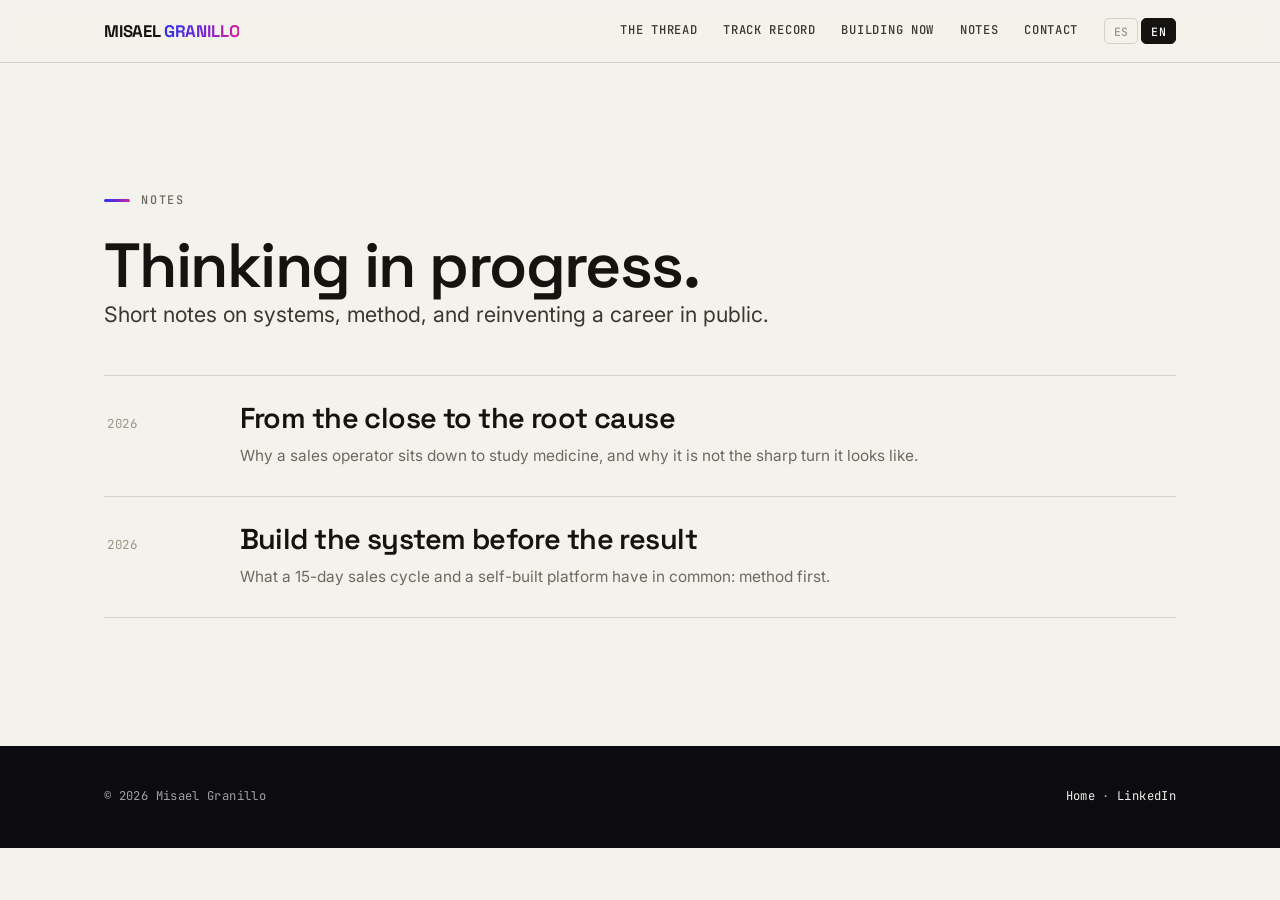
==== commit 9c015d26: "Redesign: "BOLD SIGNAL" + Act I/II changes - New expressive concept: cobalt->violet->magenta gradien" ====
--- a/notas/index.html
+++ b/notas/index.html
@@ -12,11 +12,11 @@
 <meta property="og:description" content="Pensamiento en curso sobre sistemas, reinvención y el paso de las ventas al software y la medicina.">
 <meta property="og:url" content="https://misaelgranillo.com/notas/">
 <meta name="theme-color" content="#f3f1ea">
-<link rel="icon" href="/assets/img/favicon.svg" type="image/svg+xml">
+<link rel="icon" href="/assets/img/favicon.svg?v=2026-09-30d" type="image/svg+xml">
 <link rel="preconnect" href="https://fonts.googleapis.com">
 <link rel="preconnect" href="https://fonts.gstatic.com" crossorigin>
 <link href="https://fonts.googleapis.com/css2?family=Space+Grotesk:wght@400;500;600;700&family=Inter:wght@400;500;600&family=JetBrains+Mono:wght@400;500;600&display=swap" rel="stylesheet">
-<link rel="stylesheet" href="/assets/css/styles.css">
+<link rel="stylesheet" href="/assets/css/styles.css?v=2026-09-30d">
 </head>
 <body>
 
@@ -84,7 +84,7 @@
   </div>
 </footer>
 
-<script src="/assets/js/site.js" defer></script>
+<script src="/assets/js/site.js?v=2026-09-30d" defer></script>
 <script>document.getElementById("yr").textContent = new Date().getFullYear();</script>
 </body>
 </html>
--- a/assets/css/styles.css
+++ b/assets/css/styles.css
@@ -1,34 +1,42 @@
 /* ============================================================
    Misael Granillo — misaelgranillo.com
-   Concept: SYSTEM / INDEX — Swiss editorial brutalism.
-   Oversized grotesk display, monospaced metadata, strict
-   hairline grid, warm paper + near-black ink + one cobalt accent.
+   Concept: BOLD SIGNAL — expressive editorial.
+   Saturated cobalt→violet→magenta gradient as the signature,
+   oversized kinetic type, gradient fields, one dramatic dark act,
+   elevated cards, scroll motion.
    Type: Space Grotesk (display) · Inter (body) · JetBrains Mono (data)
    ============================================================ */
 
 :root {
-  /* paper + ink (warm, near-monochrome) */
-  --paper:      #f3f1ea;
-  --paper-2:    #eceae1;   /* hover / fills */
-  --paper-3:    #e4e1d6;
-  --ink:        #15150f;   /* near-black, warm */
-  --ink-2:      #3a392f;
-  --muted:      #6e6c5f;
-  --faint:      #908d7e;
-
-  /* hairlines */
-  --line:       rgba(21,21,15,.16);
-  --line-2:     rgba(21,21,15,.30);
-
-  /* single accent: electric cobalt */
-  --accent:     #2436e6;
-  --accent-ink: #1b29b0;   /* small-text safe on paper */
-  --accent-soft:rgba(36,54,230,.10);
-
-  /* inverted block */
-  --night:      #141410;
-  --night-ink:  #efede4;
-  --night-mut:  rgba(239,237,228,.62);
+  /* paper + ink */
+  --paper:      #f4f2ec;
+  --paper-2:    #ffffff;
+  --ink:        #14130f;
+  --ink-2:      #39382f;
+  --muted:      #6c6a5e;
+  --faint:      #9a9789;
+
+  --line:       rgba(20,19,15,.14);
+  --line-2:     rgba(20,19,15,.28);
+
+  /* signal colors */
+  --cobalt:     #2436e6;
+  --violet:     #6d28d9;
+  --magenta:    #e0219a;
+  --accent:     var(--cobalt);
+  --accent-ink: #1b29b0;
+  --grad:       linear-gradient(110deg, #2436e6 0%, #6d28d9 48%, #e0219a 100%);
+  --grad-soft:  linear-gradient(110deg, rgba(36,54,230,.14), rgba(109,40,217,.12) 50%, rgba(224,33,154,.12));
+
+  /* dark act */
+  --night:      #0b0b10;
+  --night-2:    #12121b;
+  --night-ink:  #f1f0ea;
+  --night-mut:  rgba(241,240,234,.66);
+  --night-line: rgba(255,255,255,.12);
+
+  --shadow:     0 12px 40px -16px rgba(20,19,15,.26);
+  --shadow-lg:  0 36px 90px -30px rgba(36,54,230,.34);
 
   --maxw:   1200px;
   --gutter: clamp(18px, 5vw, 64px);
@@ -36,28 +44,24 @@
   --disp: "Space Grotesk", system-ui, sans-serif;
   --sans: "Inter", system-ui, -apple-system, Segoe UI, Roboto, sans-serif;
   --mono: "JetBrains Mono", ui-monospace, SFMono-Regular, Menlo, monospace;
+  --ease: cubic-bezier(.2,.7,.2,1);
 }
 
 *, *::before, *::after { box-sizing: border-box; }
-
 html { -webkit-text-size-adjust: 100%; scroll-behavior: smooth; }
 @media (prefers-reduced-motion: reduce) {
   html { scroll-behavior: auto; }
-  * { animation-duration: .001ms !important; transition-duration: .001ms !important; }
+  *, *::before, *::after { animation-duration: .001ms !important; animation-iteration-count: 1 !important; transition-duration: .001ms !important; }
 }
 
 body {
-  margin: 0;
-  background: var(--paper);
-  color: var(--ink);
-  font-family: var(--sans);
-  font-size: 1.0625rem;
-  line-height: 1.6;
-  -webkit-font-smoothing: antialiased;
-  text-rendering: optimizeLegibility;
-}
-
-/* ---- Language toggle visibility (preserve mechanism) ---- */
+  margin: 0; background: var(--paper); color: var(--ink);
+  font-family: var(--sans); font-size: 1.0625rem; line-height: 1.6;
+  -webkit-font-smoothing: antialiased; text-rendering: optimizeLegibility;
+  overflow-x: hidden;
+}
+
+/* ---- Language toggle ---- */
 [data-lang="es"] .en { display: none; }
 [data-lang="en"] .es { display: none; }
 span.es, span.en, a.es, a.en, em.es, em.en, strong.es, strong.en, i.es, i.en { display: inline; }
@@ -65,369 +69,294 @@
 [data-lang="en"] span.es, [data-lang="en"] a.es, [data-lang="en"] em.es, [data-lang="en"] strong.es, [data-lang="en"] i.es { display: none; }
 
 /* ---- Layout ---- */
-.wrap { max-width: var(--maxw); margin-inline: auto; padding-inline: var(--gutter); }
-.section { padding-block: clamp(60px, 9vw, 120px); position: relative; }
+.wrap { max-width: var(--maxw); margin-inline: auto; padding-inline: var(--gutter); position: relative; }
+.section { padding-block: clamp(64px, 10vw, 128px); position: relative; }
 .section + .section { border-top: 1px solid var(--line); }
 
-/* ---- Type base ---- */
-h1, h2, h3 { font-family: var(--disp); font-weight: 500; line-height: 1.03; letter-spacing: -0.02em; color: var(--ink); margin: 0; }
-h2 { font-size: clamp(2rem, 5vw, 3.6rem); font-weight: 500; letter-spacing: -0.028em; max-width: 18ch; }
-h3 { font-size: clamp(1.25rem, 2.3vw, 1.6rem); font-weight: 500; line-height: 1.1; }
+/* ---- Type ---- */
+h1, h2, h3 { font-family: var(--disp); font-weight: 600; line-height: 1.02; letter-spacing: -0.025em; color: var(--ink); margin: 0; }
+h2 { font-size: clamp(2.1rem, 5.4vw, 3.9rem); max-width: 17ch; }
+h3 { font-size: clamp(1.3rem, 2.3vw, 1.65rem); font-weight: 600; line-height: 1.08; }
 p { margin: 0 0 1.1em; max-width: 66ch; }
 a { color: inherit; }
-em { font-style: italic; }
-
-/* mono section label with running index (homepage) */
+
+.grad-text { background: var(--grad); -webkit-background-clip: text; background-clip: text; color: transparent; }
+
 .section-label {
-  font-family: var(--mono);
-  font-size: .74rem;
-  font-weight: 500;
-  letter-spacing: .14em;
-  text-transform: uppercase;
-  color: var(--muted);
-  display: flex;
-  align-items: center;
-  gap: .7rem;
-  margin: 0 0 1.5rem;
-}
-.section-label::before {
-  content: "";
-  width: 22px; height: 0;
-  border-top: 1.5px solid var(--accent);
-}
+  font-family: var(--mono); font-size: .74rem; font-weight: 500; letter-spacing: .14em;
+  text-transform: uppercase; color: var(--muted);
+  display: flex; align-items: center; gap: .7rem; margin: 0 0 1.5rem;
+}
+.section-label::before { content: ""; width: 26px; height: 3px; border-radius: 3px; background: var(--grad); }
 .home main { counter-reset: sec; }
 .home .section-label { counter-increment: sec; }
-.home .section-label::after {
-  content: counter(sec, decimal-leading-zero);
-  margin-left: auto;
-  color: var(--faint);
-  letter-spacing: .1em;
-}
-
-.lede { font-size: clamp(1.1rem, 1.7vw, 1.32rem); color: var(--ink-2); max-width: 60ch; line-height: 1.5; }
+.home .section-label::after { content: counter(sec, decimal-leading-zero); margin-left: auto; color: var(--faint); letter-spacing: .1em; }
+
+.lede { font-size: clamp(1.12rem, 1.7vw, 1.34rem); color: var(--ink-2); max-width: 60ch; line-height: 1.5; }
+
+/* ---- Scroll reveal ---- */
+.reveal { opacity: 0; transform: translateY(20px); transition: opacity .7s var(--ease), transform .7s var(--ease); }
+.reveal.in { opacity: 1; transform: none; }
+@media (prefers-reduced-motion: reduce) { .reveal { opacity: 1 !important; transform: none !important; } }
 
 /* ============================================================
    Top bar
    ============================================================ */
 .topbar {
   position: sticky; top: 0; z-index: 50;
-  background: color-mix(in srgb, var(--paper) 85%, transparent);
-  backdrop-filter: saturate(1.3) blur(10px);
-  border-bottom: 1px solid var(--line-2);
-}
-.topbar .wrap { display: flex; align-items: center; justify-content: space-between; min-height: 60px; gap: 1rem; }
-.brand {
-  font-family: var(--disp);
-  font-weight: 600;
-  font-size: 1.02rem;
-  letter-spacing: -0.01em;
-  text-transform: uppercase;
-  text-decoration: none;
-  color: var(--ink);
-  white-space: nowrap;
-}
-.brand span { color: var(--accent); }
+  background: color-mix(in srgb, var(--paper) 82%, transparent);
+  backdrop-filter: saturate(1.4) blur(12px);
+  border-bottom: 1px solid var(--line);
+}
+.topbar .wrap { display: flex; align-items: center; justify-content: space-between; min-height: 62px; gap: 1rem; }
+.brand { font-family: var(--disp); font-weight: 700; font-size: 1.05rem; letter-spacing: -0.01em; text-transform: uppercase; text-decoration: none; color: var(--ink); white-space: nowrap; }
+.brand span { background: var(--grad); -webkit-background-clip: text; background-clip: text; color: transparent; }
 .nav { display: flex; align-items: center; gap: clamp(.9rem, 2vw, 1.7rem); }
 .nav-links { display: flex; align-items: center; gap: clamp(.9rem, 2vw, 1.7rem); }
-.nav a {
-  text-decoration: none; color: var(--ink-2);
-  font-family: var(--mono); font-size: .76rem; font-weight: 500;
-  letter-spacing: .06em; text-transform: uppercase; transition: color .15s;
-}
-.nav a:hover { color: var(--accent); }
-
-.lang { display: inline-flex; gap: .15rem; font-family: var(--mono); }
-.lang button {
-  appearance: none; border: 1px solid var(--line); background: transparent; cursor: pointer;
-  font-family: var(--mono); font-size: .72rem; font-weight: 500; letter-spacing: .04em;
-  padding: .26rem .5rem; color: var(--faint); border-radius: 4px; transition: all .15s;
-}
+.nav a { text-decoration: none; color: var(--ink-2); font-family: var(--mono); font-size: .76rem; font-weight: 500; letter-spacing: .06em; text-transform: uppercase; position: relative; padding: .2rem 0; transition: color .15s; }
+.nav a::after { content: ""; position: absolute; left: 0; right: 0; bottom: -2px; height: 2px; border-radius: 2px; background: var(--grad); transform: scaleX(0); transform-origin: left; transition: transform .25s var(--ease); }
+.nav a:hover { color: var(--ink); }
+.nav a:hover::after { transform: scaleX(1); }
+
+.lang { display: inline-flex; gap: .2rem; }
+.lang button { appearance: none; border: 1px solid var(--line); background: transparent; cursor: pointer; font-family: var(--mono); font-size: .72rem; font-weight: 500; letter-spacing: .04em; padding: .28rem .55rem; color: var(--faint); border-radius: 5px; transition: all .15s; }
 .lang button:hover { color: var(--ink); border-color: var(--line-2); }
 [data-lang="es"] .lang button[data-set="es"],
-[data-lang="en"] .lang button[data-set="en"] { background: var(--ink); color: var(--paper); border-color: var(--ink); }
+[data-lang="en"] .lang button[data-set="en"] { background: var(--ink); color: #fff; border-color: var(--ink); }
 
 .menu-btn { display: none; }
-
 @media (max-width: 820px) {
-  .nav-links {
-    position: absolute; top: 60px; left: 0; right: 0;
-    flex-direction: column; align-items: flex-start; gap: 0;
-    background: var(--paper); border-bottom: 1px solid var(--line-2);
-    padding: .3rem var(--gutter) 1rem;
-    max-height: 0; overflow: hidden; transition: max-height .25s ease;
-  }
-  .nav-links[data-open="true"] { max-height: 360px; }
-  .nav-links a { padding: .75rem 0; width: 100%; border-bottom: 1px solid var(--line); font-size: .82rem; }
-  .menu-btn {
-    display: inline-flex; align-items: center; justify-content: center;
-    width: 40px; height: 36px; border: 1px solid var(--line-2); border-radius: 6px;
-    background: transparent; cursor: pointer;
-  }
-  .menu-btn span, .menu-btn span::before, .menu-btn span::after {
-    content: ""; display: block; width: 18px; height: 1.5px; background: var(--ink); position: relative;
-  }
+  .nav-links { position: absolute; top: 62px; left: 0; right: 0; flex-direction: column; align-items: flex-start; gap: 0; background: var(--paper); border-bottom: 1px solid var(--line-2); padding: .3rem var(--gutter) 1rem; max-height: 0; overflow: hidden; transition: max-height .28s var(--ease); }
+  .nav-links[data-open="true"] { max-height: 380px; }
+  .nav-links a { padding: .78rem 0; width: 100%; border-bottom: 1px solid var(--line); font-size: .82rem; }
+  .menu-btn { display: inline-flex; align-items: center; justify-content: center; width: 40px; height: 36px; border: 1px solid var(--line-2); border-radius: 7px; background: transparent; cursor: pointer; }
+  .menu-btn span, .menu-btn span::before, .menu-btn span::after { content: ""; display: block; width: 18px; height: 1.6px; background: var(--ink); position: relative; }
   .menu-btn span::before { position: absolute; top: -5px; }
-  .menu-btn span::after  { position: absolute; top: 5px; }
-}
-
-/* ============================================================
-   Hero
-   ============================================================ */
-.hero { padding-block: clamp(56px, 10vw, 128px) clamp(40px, 6vw, 80px); }
-.hero .kicker {
-  font-family: var(--mono); font-size: .76rem; font-weight: 500;
-  letter-spacing: .16em; text-transform: uppercase; color: var(--muted);
-  margin: 0 0 1.8rem; display: flex; align-items: center; gap: .7rem;
-}
-.hero .kicker::before { content: ""; width: 22px; border-top: 1.5px solid var(--accent); }
-.hero h1 {
-  font-family: var(--disp);
-  font-size: clamp(2.7rem, 8.2vw, 6.6rem);
-  line-height: .98;
-  font-weight: 600;
-  letter-spacing: -0.035em;
-  max-width: 16ch;
-  margin: 0 0 1.8rem;
-  text-wrap: balance;
-}
-.hero h1 em { font-style: normal; color: var(--accent); }
-.hero .sub {
-  font-size: clamp(1.1rem, 1.9vw, 1.45rem); color: var(--ink-2);
-  max-width: 50ch; line-height: 1.5; font-weight: 400;
-}
-
-.cred { margin-top: clamp(2.6rem, 5vw, 4rem); padding-top: 1.3rem; border-top: 1px solid var(--line-2); }
+  .menu-btn span::after { position: absolute; top: 5px; }
+}
+
+/* ============================================================
+   Hero — gradient field + kinetic type
+   ============================================================ */
+.hero { padding-block: clamp(60px, 11vw, 140px) clamp(44px, 7vw, 86px); overflow: hidden; }
+.hero::before {
+  content: ""; position: absolute; z-index: 0; top: -22%; right: -8%;
+  width: min(760px, 85vw); aspect-ratio: 1; border-radius: 50%;
+  background: var(--grad); filter: blur(90px); opacity: .22; pointer-events: none;
+  animation: float1 18s var(--ease) infinite alternate;
+}
+.hero::after {
+  content: ""; position: absolute; z-index: 0; bottom: -30%; left: -10%;
+  width: min(520px, 70vw); aspect-ratio: 1; border-radius: 50%;
+  background: radial-gradient(circle, rgba(224,33,154,.26), transparent 70%); filter: blur(80px); pointer-events: none;
+  animation: float2 22s var(--ease) infinite alternate;
+}
+@keyframes float1 { to { transform: translate(-50px, 40px) scale(1.12); } }
+@keyframes float2 { to { transform: translate(60px, -30px) scale(1.1); } }
+.hero .wrap { position: relative; z-index: 1; }
+.hero .kicker { font-family: var(--mono); font-size: .78rem; font-weight: 500; letter-spacing: .16em; text-transform: uppercase; color: var(--muted); margin: 0 0 1.8rem; display: inline-flex; align-items: center; gap: .7rem; }
+.hero .kicker::before { content: ""; width: 26px; height: 3px; border-radius: 3px; background: var(--grad); }
+.hero h1 { font-size: clamp(2.8rem, 8.6vw, 7rem); line-height: .96; font-weight: 700; letter-spacing: -0.04em; max-width: 15ch; margin: 0 0 1.9rem; text-wrap: balance; }
+.hero h1 em { font-style: normal; background: var(--grad); background-size: 220% 100%; -webkit-background-clip: text; background-clip: text; color: transparent; animation: hue 8s linear infinite; }
+@keyframes hue { to { background-position: 220% 0; } }
+.hero .sub { font-size: clamp(1.12rem, 1.9vw, 1.48rem); color: var(--ink-2); max-width: 50ch; line-height: 1.5; }
+
+.cred { margin-top: clamp(2.6rem, 5vw, 4rem); padding-top: 1.3rem; border-top: 1px solid var(--line-2); position: relative; z-index: 1; }
 .cred .cred-note { font-family: var(--mono); font-size: .7rem; letter-spacing: .14em; text-transform: uppercase; color: var(--faint); margin: 0 0 .9rem; }
 .cred ul { list-style: none; display: flex; flex-wrap: wrap; gap: .5rem 0; margin: 0; padding: 0; }
-.cred li {
-  font-family: var(--mono); font-size: .82rem; font-weight: 500; color: var(--ink-2);
-  text-transform: uppercase; letter-spacing: .02em; padding: 0 1.1rem;
-  border-right: 1px solid var(--line); line-height: 1.1;
-}
+.cred li { font-family: var(--mono); font-size: .82rem; font-weight: 500; color: var(--ink-2); text-transform: uppercase; letter-spacing: .02em; padding: 0 1.1rem; border-right: 1px solid var(--line); line-height: 1.1; }
 .cred li:first-child { padding-left: 0; }
 .cred li:last-child { border-right: 0; }
 
 /* ============================================================
-   The thread — three domains
-   ============================================================ */
-.thread-grid {
-  display: grid; grid-template-columns: repeat(3, 1fr);
-  margin-top: clamp(2.4rem, 4vw, 3.4rem);
-  border-top: 1px solid var(--line-2);
-}
+   The thread — three domain cards
+   ============================================================ */
+.thread-grid { display: grid; grid-template-columns: repeat(3, 1fr); gap: clamp(1rem, 2vw, 1.4rem); margin-top: clamp(2.4rem, 4vw, 3.4rem); }
 @media (max-width: 860px) { .thread-grid { grid-template-columns: 1fr; } }
 .domain {
-  padding: 1.8rem clamp(1.1rem, 2vw, 1.8rem) 1.8rem 0;
-  border-right: 1px solid var(--line);
-}
-.domain:last-child { border-right: 0; }
-@media (max-width: 860px) {
-  .domain { border-right: 0; border-bottom: 1px solid var(--line); padding: 1.6rem 0; }
-  .domain:last-child { border-bottom: 0; }
-}
-.domain .dom-k { font-family: var(--mono); font-size: .9rem; font-weight: 600; color: var(--accent); letter-spacing: .05em; }
+  background: var(--paper-2); border: 1px solid var(--line); border-radius: 16px;
+  padding: clamp(1.4rem, 2.4vw, 1.9rem); box-shadow: var(--shadow);
+  position: relative; overflow: hidden; transition: transform .25s var(--ease), box-shadow .25s var(--ease);
+}
+.domain::before { content: ""; position: absolute; top: 0; left: 0; right: 0; height: 4px; background: var(--grad); transform: scaleX(0); transform-origin: left; transition: transform .3s var(--ease); }
+.domain:hover { transform: translateY(-5px); box-shadow: var(--shadow-lg); }
+.domain:hover::before { transform: scaleX(1); }
+.domain .dom-k { font-family: var(--mono); font-size: 2rem; font-weight: 700; line-height: 1; background: var(--grad); -webkit-background-clip: text; background-clip: text; color: transparent; }
 .domain h3 { margin: 1rem 0 .55rem; }
 .domain p { color: var(--muted); font-size: .97rem; margin: 0; }
-.domain .state {
-  display: inline-block; margin-top: 1rem; font-family: var(--mono);
-  font-size: .68rem; font-weight: 500; letter-spacing: .1em; text-transform: uppercase;
-  color: var(--muted); border: 1px solid var(--line-2); border-radius: 999px; padding: .2rem .6rem;
-}
-.domain .state.now { color: var(--accent-ink); border-color: color-mix(in srgb, var(--accent) 40%, transparent); background: var(--accent-soft); }
-
-/* ============================================================
-   Ledger (verified results) — brutalist framed data table
-   ============================================================ */
-.ledger { border: 1.5px solid var(--ink); background: var(--paper); }
-.ledger-head {
-  display: flex; align-items: center; justify-content: space-between; gap: .8rem; flex-wrap: wrap;
-  padding: .85rem clamp(1rem, 2vw, 1.5rem);
-  border-bottom: 1.5px solid var(--ink);
-  font-family: var(--mono); text-transform: uppercase;
-}
-.ledger-head .lh-l { display: inline-flex; align-items: center; gap: .55rem; font-size: .75rem; letter-spacing: .12em; font-weight: 600; color: var(--ink); }
-.ledger-head .dot { width: 7px; height: 7px; border-radius: 50%; background: var(--accent); }
-.ledger-head .lh-r { font-size: .68rem; letter-spacing: .12em; color: var(--faint); }
-.ledger-rows { display: grid; }
-.ledger-row {
-  display: grid; grid-template-columns: 1fr auto; align-items: center; gap: 1rem;
-  padding: .85rem clamp(1rem, 2vw, 1.5rem);
-  border-top: 1px solid var(--line);
-}
+.domain .state { display: inline-block; margin-top: 1rem; font-family: var(--mono); font-size: .68rem; font-weight: 600; letter-spacing: .1em; text-transform: uppercase; color: var(--muted); border: 1px solid var(--line-2); border-radius: 999px; padding: .22rem .65rem; }
+.domain .state.now { color: #fff; border: 0; background: var(--grad); }
+
+/* ============================================================
+   Ledger — bold dark data band
+   ============================================================ */
+.ledger { background: var(--night); color: var(--night-ink); border-radius: 20px; overflow: hidden; box-shadow: var(--shadow-lg); position: relative; }
+.ledger::before { content: ""; position: absolute; top: -40%; right: -10%; width: 60%; aspect-ratio: 1; background: var(--grad); filter: blur(100px); opacity: .32; pointer-events: none; }
+.ledger-head { position: relative; display: flex; align-items: center; justify-content: space-between; gap: .8rem; flex-wrap: wrap; padding: 1.1rem clamp(1.2rem, 2.4vw, 1.9rem); border-bottom: 1px solid var(--night-line); font-family: var(--mono); text-transform: uppercase; }
+.ledger-head .lh-l { display: inline-flex; align-items: center; gap: .55rem; font-size: .76rem; letter-spacing: .12em; font-weight: 600; color: var(--night-ink); }
+.ledger-head .dot { width: 8px; height: 8px; border-radius: 50%; background: var(--magenta); box-shadow: 0 0 12px var(--magenta); }
+.ledger-head .lh-r { font-size: .68rem; letter-spacing: .12em; color: var(--night-mut); }
+.ledger-rows { position: relative; display: grid; }
+.ledger-row { display: grid; grid-template-columns: 1fr auto; align-items: center; gap: 1rem; padding: 1rem clamp(1.2rem, 2.4vw, 1.9rem); border-top: 1px solid var(--night-line); transition: background .2s; }
 .ledger-row:first-child { border-top: 0; }
-.ledger-row .lbl { font-family: var(--mono); font-size: .76rem; letter-spacing: .04em; text-transform: uppercase; color: var(--muted); }
-.ledger-row .val {
-  font-family: var(--mono); font-variant-numeric: tabular-nums; font-weight: 600;
-  font-size: clamp(1.15rem, 2.6vw, 1.7rem); letter-spacing: -.01em; color: var(--ink);
-  white-space: nowrap;
-}
-.ledger-row .val i { color: var(--accent); font-style: normal; padding: 0 .12em; }
-
-/* ============================================================
-   Act I — foundation + arc timeline
-   ============================================================ */
-.foundation {
-  border: 1px solid var(--line-2); background: var(--paper);
-  padding: clamp(1.4rem, 3vw, 2.2rem); margin-top: clamp(2rem, 4vw, 3rem);
-}
-.foundation h3 { margin-bottom: .9rem; }
-.foundation p { color: var(--ink-2); font-size: 1rem; }
+.ledger-row:hover { background: rgba(255,255,255,.04); }
+.ledger-row .lbl { font-family: var(--mono); font-size: .76rem; letter-spacing: .04em; text-transform: uppercase; color: var(--night-mut); }
+.ledger-row .val { font-family: var(--disp); font-variant-numeric: tabular-nums; font-weight: 700; font-size: clamp(1.3rem, 3vw, 2rem); letter-spacing: -.02em; color: var(--night-ink); white-space: nowrap; }
+.ledger-row .val i { font-style: normal; padding: 0 .14em; background: var(--grad); -webkit-background-clip: text; background-clip: text; color: transparent; }
+
+/* ============================================================
+   Act I — light, quiet
+   ============================================================ */
+.foundation { border: 0; background: transparent; padding-top: clamp(1.6rem, 3vw, 2.2rem); margin-top: clamp(2rem, 4vw, 3rem); border-top: 1px solid var(--line); max-width: 760px; }
+.foundation h3 { margin-bottom: 1.1rem; font-size: clamp(1.1rem, 1.9vw, 1.4rem); font-weight: 600; }
+.foundation p { color: var(--muted); font-size: .97rem; line-height: 1.72; }
+.foundation p:first-of-type { color: var(--ink-2); font-size: 1.1rem; line-height: 1.62; }
 .foundation p:last-child { margin-bottom: 0; }
 
-.arc { margin-top: clamp(2.2rem, 4vw, 3rem); border-top: 1px solid var(--line-2); }
-.arc-item {
-  display: grid; grid-template-columns: 150px 1fr; column-gap: clamp(1rem, 3vw, 2.4rem); row-gap: .4rem;
-  padding: 1.5rem 0; border-bottom: 1px solid var(--line);
-}
-.arc-when {
-  grid-column: 1; grid-row: 1 / span 2;
-  font-family: var(--mono); font-variant-numeric: tabular-nums; font-size: .8rem;
-  font-weight: 500; letter-spacing: .04em; color: var(--muted); padding-top: .3rem;
-}
-.arc-role { grid-column: 2; grid-row: 1; font-family: var(--disp); font-weight: 500; font-size: 1.3rem; margin: 0; letter-spacing: -.01em; }
-.arc-item p { grid-column: 2; grid-row: 2; color: var(--muted); font-size: .97rem; margin: 0; max-width: 64ch; }
-.arc-item.accent .arc-role { color: var(--accent); }
+.arc { margin-top: clamp(2.2rem, 4vw, 3rem); border-top: 1px solid var(--line); }
+.arc-item { display: grid; grid-template-columns: 150px 1fr; column-gap: clamp(1rem, 3vw, 2.4rem); row-gap: .35rem; padding: 1.7rem 0; border-bottom: 1px solid var(--line); }
+.arc-when { grid-column: 1; grid-row: 1 / span 2; font-family: var(--mono); font-variant-numeric: tabular-nums; font-size: .78rem; font-weight: 400; letter-spacing: .04em; color: var(--faint); padding-top: .4rem; }
+.arc-role { grid-column: 2; grid-row: 1; font-family: var(--disp); font-weight: 500; font-size: 1.25rem; margin: 0; letter-spacing: -.01em; color: var(--ink-2); }
+.arc-item p { grid-column: 2; grid-row: 2; color: var(--muted); font-size: .96rem; margin: 0; max-width: 64ch; }
+.arc-item.accent .arc-role { background: var(--grad); -webkit-background-clip: text; background-clip: text; color: transparent; font-weight: 600; }
 .arc-item.accent .arc-when { color: var(--accent-ink); }
-@media (max-width: 680px) {
-  .arc-item { grid-template-columns: 1fr; }
-  .arc-when { grid-column: 1; grid-row: auto; }
-  .arc-role, .arc-item p { grid-column: 1; grid-row: auto; }
-}
-
-/* ============================================================
-   Track record — grouped
+@media (max-width: 680px) { .arc-item { grid-template-columns: 1fr; } .arc-when, .arc-role, .arc-item p { grid-column: 1; grid-row: auto; } }
+
+/* ============================================================
+   Track record
    ============================================================ */
 .tr-group { margin-top: clamp(2.2rem, 4vw, 3rem); }
-.tr-head {
-  display: flex; align-items: baseline; gap: .9rem; flex-wrap: wrap;
-  padding-bottom: .9rem; border-bottom: 1.5px solid var(--ink); margin-bottom: .2rem;
-}
-.tr-head h3 { font-size: clamp(1.4rem, 2.6vw, 1.9rem); }
-.tr-head .role { font-family: var(--mono); font-size: .72rem; font-weight: 500; letter-spacing: .1em; text-transform: uppercase; color: var(--accent-ink); }
+.tr-head { display: flex; align-items: baseline; gap: .9rem; flex-wrap: wrap; padding-bottom: .9rem; position: relative; margin-bottom: .2rem; border-bottom: 2px solid transparent; border-image: var(--grad) 1; }
+.tr-head h3 { font-size: clamp(1.45rem, 2.6vw, 2rem); }
+.tr-head .role { font-family: var(--mono); font-size: .72rem; font-weight: 600; letter-spacing: .1em; text-transform: uppercase; color: var(--accent-ink); }
 .tr-list { list-style: none; margin: 0; padding: 0; display: grid; }
-.tr-list li {
-  display: grid; grid-template-columns: minmax(150px, 230px) 1fr; gap: 1rem 1.6rem;
-  padding: 1rem 0; border-bottom: 1px solid var(--line); align-items: baseline;
-}
-.tr-list li .name { font-family: var(--disp); font-weight: 500; font-size: 1.08rem; color: var(--ink); }
+.tr-list li { display: grid; grid-template-columns: minmax(150px, 230px) 1fr; gap: 1rem 1.6rem; padding: 1rem 0; border-bottom: 1px solid var(--line); align-items: baseline; transition: padding .2s var(--ease); }
+.tr-list li:hover { padding-left: .5rem; }
+.tr-list li .name { font-family: var(--disp); font-weight: 600; font-size: 1.1rem; color: var(--ink); }
 .tr-list li .where { display: block; font-family: var(--mono); font-size: .72rem; color: var(--faint); font-weight: 500; margin-top: .25rem; text-transform: uppercase; letter-spacing: .06em; }
 .tr-list li .pos { color: var(--muted); font-size: .95rem; max-width: 60ch; }
 @media (max-width: 640px) { .tr-list li { grid-template-columns: 1fr; gap: .3rem; } }
 
 /* ============================================================
-   Act II — building now (index cards, one inverted block)
-   ============================================================ */
-.now-grid {
-  display: grid; grid-template-columns: repeat(2, 1fr); gap: 0;
-  margin-top: clamp(2.2rem, 4vw, 3rem);
-  border: 1px solid var(--line-2);
-}
-@media (max-width: 760px) { .now-grid { grid-template-columns: 1fr; } }
+   Act II — BUILDING NOW (dramatic dark act)
+   ============================================================ */
+.section--now { background: var(--night); color: var(--night-ink); overflow: hidden; border-top: 0; }
+.section--now::before { content: ""; position: absolute; top: -10%; left: 40%; width: 60%; aspect-ratio: 1; background: var(--grad); filter: blur(130px); opacity: .22; pointer-events: none; }
+.section--now .wrap { position: relative; z-index: 1; }
+.section--now .section-label { color: var(--night-mut); }
+.section--now h2 { color: #fff; }
+.section--now h2 em { font-style: normal; background: var(--grad); background-size: 200% 100%; -webkit-background-clip: text; background-clip: text; color: transparent; }
+.section--now .lede { color: var(--night-mut); }
+
+.now-grid { display: grid; grid-template-columns: repeat(6, 1fr); gap: clamp(.9rem, 1.8vw, 1.3rem); margin-top: clamp(2.4rem, 4vw, 3.2rem); }
+@media (max-width: 820px) { .now-grid { grid-template-columns: 1fr; } }
 .panel {
-  padding: clamp(1.4rem, 2.6vw, 2rem);
-  border-right: 1px solid var(--line); border-bottom: 1px solid var(--line);
-}
-.now-grid .panel:nth-child(2n) { border-right: 0; }
-@media (max-width: 760px) { .panel { border-right: 0; } }
-.panel.feature { background: var(--night); color: var(--night-ink); border-color: var(--night); }
-.panel.feature h3 { color: #fff; }
-.panel.feature .tag { color: var(--paper); }
-.panel.feature p { color: var(--night-mut); }
-.panel h3 { margin-bottom: .6rem; }
-.panel .tag { font-family: var(--mono); font-size: .68rem; font-weight: 500; letter-spacing: .1em; text-transform: uppercase; color: var(--accent-ink); display: block; margin-bottom: .9rem; }
-.panel p { font-size: .97rem; margin: 0; color: var(--muted); }
-
-.infra-list { list-style: none; margin: 1.1rem 0 0; padding: 0; display: grid; gap: 0; border-top: 1px solid var(--line); }
-.panel.feature .infra-list { border-color: rgba(255,255,255,.14); }
-.infra-list li { display: grid; grid-template-columns: 7rem 1fr; gap: .8rem; align-items: baseline; font-size: .92rem; padding: .55rem 0; border-bottom: 1px solid var(--line); }
-.panel.feature .infra-list li { border-color: rgba(255,255,255,.1); }
+  background: var(--night-2); border: 1px solid var(--night-line); border-radius: 18px;
+  padding: clamp(1.5rem, 2.6vw, 2.1rem); position: relative; overflow: hidden;
+  transition: transform .25s var(--ease), border-color .25s var(--ease), box-shadow .25s var(--ease);
+}
+.panel:hover { transform: translateY(-4px); border-color: rgba(255,255,255,.26); box-shadow: 0 30px 70px -36px rgba(0,0,0,.8); }
+.panel h3 { color: #fff; margin-bottom: .6rem; }
+.panel p { font-size: .98rem; margin: 0; color: var(--night-mut); }
+.panel .tag { font-family: var(--mono); font-size: .68rem; font-weight: 600; letter-spacing: .1em; text-transform: uppercase; display: inline-block; margin-bottom: 1rem; padding: .26rem .6rem; border-radius: 999px; background: rgba(255,255,255,.07); color: var(--night-ink); border: 1px solid var(--night-line); }
+/* layout spans */
+.panel--medicine { grid-column: span 6; display: grid; grid-template-columns: 1.3fr 1fr; gap: clamp(1rem,3vw,2.4rem); align-items: center; background: linear-gradient(120deg, #141225, #1b1030 60%, #24122b); border-color: rgba(255,255,255,.16); }
+.panel--medicine::before { content: ""; position: absolute; top: -30%; right: -5%; width: 46%; aspect-ratio: 1; background: var(--grad); filter: blur(90px); opacity: .5; pointer-events: none; }
+.panel--medicine .m-body, .panel--medicine .m-aside { position: relative; z-index: 1; }
+.panel--medicine h3 { font-size: clamp(1.8rem, 3.6vw, 2.8rem); letter-spacing: -.03em; line-height: 1.02; }
+.panel--medicine .tag { background: var(--grad); border: 0; color: #fff; }
+.panel--medicine .m-aside { font-family: var(--mono); font-size: .8rem; color: var(--night-mut); display: grid; gap: .7rem; }
+.panel--medicine .m-aside .row { display: flex; justify-content: space-between; gap: 1rem; border-top: 1px solid var(--night-line); padding-top: .7rem; }
+.panel--medicine .m-aside .row b { color: #fff; font-weight: 600; }
+@media (max-width: 820px) { .panel--medicine { grid-template-columns: 1fr; } }
+.panel--medcore { grid-column: span 2; }
+.panel--infra   { grid-column: span 2; }
+.panel--video   { grid-column: span 2; }
+@media (max-width: 820px) { .panel--medcore, .panel--infra, .panel--video, .panel--medicine { grid-column: 1 / -1; } }
+
+.infra-list { list-style: none; margin: 1.1rem 0 0; padding: 0; display: grid; gap: 0; border-top: 1px solid var(--night-line); }
+.infra-list li { display: grid; grid-template-columns: auto 1fr; gap: .7rem; align-items: baseline; font-size: .9rem; padding: .6rem 0; border-bottom: 1px solid var(--night-line); }
 .infra-list li:last-child { border-bottom: 0; }
-.infra-list li .host { font-family: var(--mono); font-weight: 600; font-size: .86rem; color: var(--ink); letter-spacing: -.01em; }
-.panel.feature .infra-list li .host { color: #fff; }
-.infra-list li .desc { color: var(--muted); }
-.panel.feature .infra-list li .desc { color: var(--night-mut); }
-.pending {
-  display: inline-block; font-family: var(--mono); font-size: .62rem; font-weight: 500; letter-spacing: .08em; text-transform: uppercase;
-  color: var(--accent-ink); border: 1px solid color-mix(in srgb, var(--accent) 35%, transparent);
-  border-radius: 3px; padding: .05rem .35rem; margin-left: .4rem; vertical-align: middle;
-}
-.panel.feature .pending { color: var(--paper); border-color: rgba(255,255,255,.3); }
-
-/* ============================================================
-   Capabilities — quiet two-column index
+.infra-list li .host { font-family: var(--mono); font-weight: 600; font-size: .84rem; background: var(--grad); -webkit-background-clip: text; background-clip: text; color: transparent; }
+.infra-list li .desc { color: var(--night-mut); }
+
+/* ============================================================
+   Capabilities
    ============================================================ */
 .caps { display: grid; grid-template-columns: repeat(2, 1fr); gap: 0; margin-top: clamp(2.2rem, 4vw, 3rem); border-top: 1px solid var(--line-2); counter-reset: cap; }
 @media (max-width: 680px) { .caps { grid-template-columns: 1fr; } }
-.cap { padding: 1.5rem 2rem 1.5rem 0; border-bottom: 1px solid var(--line); position: relative; }
+.cap { padding: 1.6rem 2rem 1.6rem 0; border-bottom: 1px solid var(--line); position: relative; transition: background .2s; }
 .caps .cap:nth-child(odd) { border-right: 1px solid var(--line); padding-right: 2rem; }
 .caps .cap:nth-child(even) { padding-left: 2rem; }
 @media (max-width: 680px) { .caps .cap:nth-child(odd) { border-right: 0; } .caps .cap:nth-child(even) { padding-left: 0; } }
-.cap::before { counter-increment: cap; content: counter(cap, decimal-leading-zero); font-family: var(--mono); font-size: .7rem; color: var(--faint); letter-spacing: .08em; display: block; margin-bottom: .6rem; }
-.cap h3 { font-family: var(--disp); font-size: 1.14rem; font-weight: 500; letter-spacing: -.01em; }
+.cap::before { counter-increment: cap; content: counter(cap, decimal-leading-zero); font-family: var(--mono); font-size: .72rem; letter-spacing: .08em; display: block; margin-bottom: .6rem; background: var(--grad); -webkit-background-clip: text; background-clip: text; color: transparent; font-weight: 600; }
+.cap h3 { font-size: 1.16rem; font-weight: 600; letter-spacing: -.01em; }
 .cap p { font-size: .94rem; color: var(--muted); margin: .4rem 0 0; }
 
 /* ============================================================
-   Notes list
-   ============================================================ */
-.note-list { list-style: none; margin: clamp(2rem, 4vw, 2.8rem) 0 0; padding: 0; border-top: 1.5px solid var(--ink); }
-.note-list li { border-bottom: 1px solid var(--line); }
-.note-list a {
-  display: grid; grid-template-columns: 110px 1fr; gap: 1.4rem; align-items: baseline;
-  text-decoration: none; padding: 1.6rem .2rem; transition: background .15s, padding .2s;
-}
-.note-list a:hover { background: var(--paper-2); padding-left: .7rem; padding-right: .7rem; }
+   Notes
+   ============================================================ */
+.note-list { list-style: none; margin: clamp(2rem, 4vw, 2.8rem) 0 0; padding: 0; }
+.note-list li { border-top: 1px solid var(--line); }
+.note-list li:last-child { border-bottom: 1px solid var(--line); }
+.note-list a { display: grid; grid-template-columns: 110px 1fr; gap: 1.4rem; align-items: baseline; text-decoration: none; padding: 1.7rem .2rem; transition: padding .22s var(--ease); position: relative; }
+.note-list a::before { content: ""; position: absolute; left: 0; top: 0; bottom: 0; width: 3px; background: var(--grad); border-radius: 3px; transform: scaleY(0); transform-origin: top; transition: transform .25s var(--ease); }
+.note-list a:hover { padding-left: 1.4rem; }
+.note-list a:hover::before { transform: scaleY(1); }
 .note-list .date { font-family: var(--mono); font-variant-numeric: tabular-nums; font-size: .78rem; color: var(--faint); letter-spacing: .04em; }
-.note-list .n-title { font-family: var(--disp); font-size: clamp(1.3rem, 2.6vw, 1.7rem); font-weight: 500; color: var(--ink); line-height: 1.1; letter-spacing: -.015em; }
+.note-list .n-title { font-family: var(--disp); font-size: clamp(1.35rem, 2.6vw, 1.8rem); font-weight: 600; color: var(--ink); line-height: 1.08; letter-spacing: -.02em; }
 .note-list .n-sum { display: block; margin-top: .5rem; color: var(--muted); font-size: .96rem; max-width: 70ch; }
 @media (max-width: 640px) { .note-list a { grid-template-columns: 1fr; gap: .3rem; } }
 
 /* ============================================================
-   Contact
-   ============================================================ */
+   Contact — bold gradient moment
+   ============================================================ */
+.section--contact { background: var(--night); color: var(--night-ink); overflow: hidden; border-top: 0; }
+.section--contact::before { content: ""; position: absolute; bottom: -40%; left: 30%; width: 55%; aspect-ratio: 1; background: var(--grad); filter: blur(120px); opacity: .26; pointer-events: none; }
+.section--contact .wrap { position: relative; z-index: 1; }
+.section--contact .section-label { color: var(--night-mut); }
+.section--contact h2 { color: #fff; }
 .contact-row { display: flex; flex-wrap: wrap; gap: 1rem 2.6rem; margin-top: clamp(1.8rem, 3vw, 2.4rem); align-items: baseline; }
-.contact-row a {
-  font-family: var(--disp); font-size: clamp(1.5rem, 4.5vw, 3rem); font-weight: 500; letter-spacing: -.02em;
-  text-decoration: none; color: var(--ink);
-  border-bottom: 2px solid var(--accent); padding-bottom: 3px; transition: color .15s;
-}
-.contact-row a:hover { color: var(--accent); }
+.contact-row a { font-family: var(--disp); font-size: clamp(1.6rem, 5vw, 3.2rem); font-weight: 700; letter-spacing: -.03em; text-decoration: none; color: #fff; transition: opacity .2s; }
+.contact-row a:first-child { background: var(--grad); background-size: 200% 100%; -webkit-background-clip: text; background-clip: text; color: transparent; }
+.contact-row a:hover { opacity: .8; }
 
 /* ============================================================
    Footer
    ============================================================ */
-.foot { padding-block: 2.6rem; border-top: 1px solid var(--line-2); color: var(--faint); font-family: var(--mono); font-size: .76rem; letter-spacing: .03em; }
+.foot { padding-block: 2.6rem; background: var(--night); color: var(--night-mut); font-family: var(--mono); font-size: .76rem; letter-spacing: .03em; }
 .foot .wrap { display: flex; flex-wrap: wrap; justify-content: space-between; gap: 1rem; }
-.foot a { color: var(--muted); text-decoration: none; }
-.foot a:hover { color: var(--accent); }
-
-/* ============================================================
-   Article (notes) typography
+.foot a { color: var(--night-ink); text-decoration: none; }
+.foot a:hover { color: var(--magenta); }
+
+/* ============================================================
+   Article (notes)
    ============================================================ */
 .article { padding-block: clamp(44px, 7vw, 88px); }
 .article .wrap { max-width: 760px; }
 .article .back { display: inline-flex; align-items: center; gap: .4rem; font-family: var(--mono); font-size: .76rem; text-transform: uppercase; letter-spacing: .06em; color: var(--muted); text-decoration: none; margin-bottom: 2rem; transition: color .15s; }
-.article .back::before { content: "←"; color: var(--accent); }
-.article .back:hover { color: var(--accent); }
+.article .back::before { content: "←"; background: var(--grad); -webkit-background-clip: text; background-clip: text; color: transparent; }
+.article .back:hover { color: var(--ink); }
 .article .meta { font-family: var(--mono); font-variant-numeric: tabular-nums; font-size: .74rem; color: var(--faint); letter-spacing: .1em; text-transform: uppercase; margin-bottom: 1rem; }
-.article h1 { font-family: var(--disp); font-size: clamp(2.1rem, 5.4vw, 3.4rem); font-weight: 600; line-height: 1.02; letter-spacing: -.03em; max-width: 20ch; margin: 0 0 2rem; }
+.article h1 { font-family: var(--disp); font-size: clamp(2.2rem, 5.6vw, 3.6rem); font-weight: 700; line-height: 1.01; letter-spacing: -.035em; max-width: 20ch; margin: 0 0 2rem; }
 .prose { max-width: 68ch; }
-.prose p { font-size: 1.1rem; line-height: 1.72; color: var(--ink-2); margin: 0 0 1.35em; }
-.prose h2 { font-family: var(--disp); font-size: clamp(1.4rem, 3vw, 1.9rem); font-weight: 500; letter-spacing: -.02em; margin: 2.4rem 0 .9rem; }
-.prose h3 { font-family: var(--disp); font-weight: 500; font-size: 1.2rem; margin: 1.8rem 0 .5rem; }
-.prose blockquote { margin: 1.8rem 0; padding-left: 1.4rem; border-left: 2px solid var(--accent); color: var(--muted); font-style: italic; }
+.prose p { font-size: 1.12rem; line-height: 1.74; color: var(--ink-2); margin: 0 0 1.35em; }
+.prose h2 { font-family: var(--disp); font-size: clamp(1.5rem, 3vw, 2rem); font-weight: 600; letter-spacing: -.02em; margin: 2.4rem 0 .9rem; }
+.prose h3 { font-family: var(--disp); font-weight: 600; font-size: 1.22rem; margin: 1.8rem 0 .5rem; }
+.prose blockquote { margin: 1.8rem 0; padding-left: 1.4rem; border-left: 3px solid transparent; border-image: var(--grad) 1; color: var(--muted); font-style: italic; }
 .prose ul { padding-left: 1.2rem; }
 .prose li { margin: .4rem 0; }
-.prose a { color: var(--accent-ink); text-underline-offset: 3px; text-decoration-thickness: 1px; }
+.prose a { background: var(--grad); -webkit-background-clip: text; background-clip: text; color: transparent; text-decoration: underline; text-decoration-color: var(--violet); text-underline-offset: 3px; }
 
 /* ============================================================
    404
    ============================================================ */
-.err { min-height: 72vh; display: grid; place-items: center; text-align: center; }
-.err .code { font-family: var(--mono); font-size: .8rem; letter-spacing: .3em; color: var(--accent); text-transform: uppercase; margin: 0 0 1.2rem; }
+.err { min-height: 74vh; display: grid; place-items: center; text-align: center; }
+.err .code { font-family: var(--mono); font-size: .8rem; letter-spacing: .3em; text-transform: uppercase; margin: 0 0 1.2rem; background: var(--grad); -webkit-background-clip: text; background-clip: text; color: transparent; font-weight: 600; }
 .err h2 { margin-inline: auto; }
 .err .lede { margin-inline: auto; margin-top: 1rem; }
-.err .home-link { display: inline-flex; align-items: center; gap: .4rem; font-family: var(--mono); font-size: .8rem; text-transform: uppercase; letter-spacing: .06em; color: var(--accent); text-decoration: none; margin-top: 1.8rem; }
+.err .home-link { display: inline-flex; align-items: center; gap: .4rem; font-family: var(--mono); font-size: .8rem; text-transform: uppercase; letter-spacing: .06em; text-decoration: none; margin-top: 1.8rem; color: var(--accent-ink); }
 .err .home-link::before { content: "←"; }
 
-::selection { background: var(--accent); color: #fff; }
-:focus-visible { outline: 2px solid var(--accent); outline-offset: 2px; border-radius: 2px; }
+::selection { background: var(--violet); color: #fff; }
+:focus-visible { outline: 2px solid var(--cobalt); outline-offset: 2px; border-radius: 3px; }
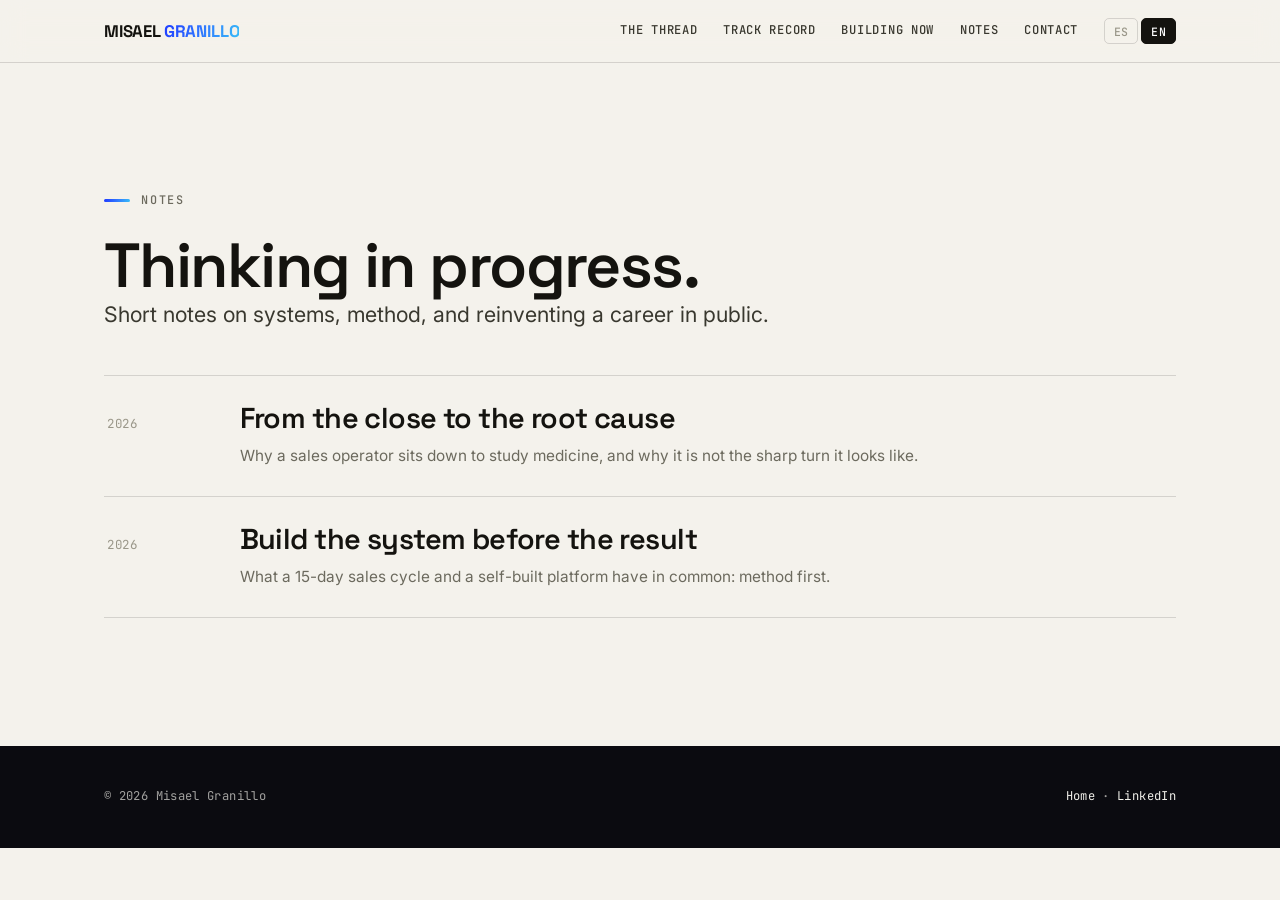
==== commit b62b7869: "Recolor signature gradient to blue Swap the cobalt->violet->magenta system to an all-blue gradient (" ====
--- a/notas/index.html
+++ b/notas/index.html
@@ -12,11 +12,11 @@
 <meta property="og:description" content="Pensamiento en curso sobre sistemas, reinvención y el paso de las ventas al software y la medicina.">
 <meta property="og:url" content="https://misaelgranillo.com/notas/">
 <meta name="theme-color" content="#f3f1ea">
-<link rel="icon" href="/assets/img/favicon.svg?v=2026-09-30d" type="image/svg+xml">
+<link rel="icon" href="/assets/img/favicon.svg?v=2026-09-30e" type="image/svg+xml">
 <link rel="preconnect" href="https://fonts.googleapis.com">
 <link rel="preconnect" href="https://fonts.gstatic.com" crossorigin>
 <link href="https://fonts.googleapis.com/css2?family=Space+Grotesk:wght@400;500;600;700&family=Inter:wght@400;500;600&family=JetBrains+Mono:wght@400;500;600&display=swap" rel="stylesheet">
-<link rel="stylesheet" href="/assets/css/styles.css?v=2026-09-30d">
+<link rel="stylesheet" href="/assets/css/styles.css?v=2026-09-30e">
 </head>
 <body>
 
@@ -84,7 +84,7 @@
   </div>
 </footer>
 
-<script src="/assets/js/site.js?v=2026-09-30d" defer></script>
+<script src="/assets/js/site.js?v=2026-09-30e" defer></script>
 <script>document.getElementById("yr").textContent = new Date().getFullYear();</script>
 </body>
 </html>
--- a/assets/css/styles.css
+++ b/assets/css/styles.css
@@ -19,14 +19,14 @@
   --line:       rgba(20,19,15,.14);
   --line-2:     rgba(20,19,15,.28);
 
-  /* signal colors */
-  --cobalt:     #2436e6;
-  --violet:     #6d28d9;
-  --magenta:    #e0219a;
+  /* signal colors — blue family */
+  --cobalt:     #1e3aff;
+  --violet:     #2f74ff;   /* mid blue */
+  --magenta:    #38bdf8;   /* bright sky/azure */
   --accent:     var(--cobalt);
-  --accent-ink: #1b29b0;
-  --grad:       linear-gradient(110deg, #2436e6 0%, #6d28d9 48%, #e0219a 100%);
-  --grad-soft:  linear-gradient(110deg, rgba(36,54,230,.14), rgba(109,40,217,.12) 50%, rgba(224,33,154,.12));
+  --accent-ink: #1a34c8;
+  --grad:       linear-gradient(110deg, #1e3aff 0%, #2f74ff 48%, #38bdf8 100%);
+  --grad-soft:  linear-gradient(110deg, rgba(30,58,255,.14), rgba(47,116,255,.12) 50%, rgba(56,189,248,.12));
 
   /* dark act */
   --night:      #0b0b10;
@@ -36,7 +36,7 @@
   --night-line: rgba(255,255,255,.12);
 
   --shadow:     0 12px 40px -16px rgba(20,19,15,.26);
-  --shadow-lg:  0 36px 90px -30px rgba(36,54,230,.34);
+  --shadow-lg:  0 36px 90px -30px rgba(30,58,255,.34);
 
   --maxw:   1200px;
   --gutter: clamp(18px, 5vw, 64px);
@@ -260,7 +260,7 @@
 .panel p { font-size: .98rem; margin: 0; color: var(--night-mut); }
 .panel .tag { font-family: var(--mono); font-size: .68rem; font-weight: 600; letter-spacing: .1em; text-transform: uppercase; display: inline-block; margin-bottom: 1rem; padding: .26rem .6rem; border-radius: 999px; background: rgba(255,255,255,.07); color: var(--night-ink); border: 1px solid var(--night-line); }
 /* layout spans */
-.panel--medicine { grid-column: span 6; display: grid; grid-template-columns: 1.3fr 1fr; gap: clamp(1rem,3vw,2.4rem); align-items: center; background: linear-gradient(120deg, #141225, #1b1030 60%, #24122b); border-color: rgba(255,255,255,.16); }
+.panel--medicine { grid-column: span 6; display: grid; grid-template-columns: 1.3fr 1fr; gap: clamp(1rem,3vw,2.4rem); align-items: center; background: linear-gradient(120deg, #0e1430, #0f1c40 58%, #10294d); border-color: rgba(255,255,255,.16); }
 .panel--medicine::before { content: ""; position: absolute; top: -30%; right: -5%; width: 46%; aspect-ratio: 1; background: var(--grad); filter: blur(90px); opacity: .5; pointer-events: none; }
 .panel--medicine .m-body, .panel--medicine .m-aside { position: relative; z-index: 1; }
 .panel--medicine h3 { font-size: clamp(1.8rem, 3.6vw, 2.8rem); letter-spacing: -.03em; line-height: 1.02; }
